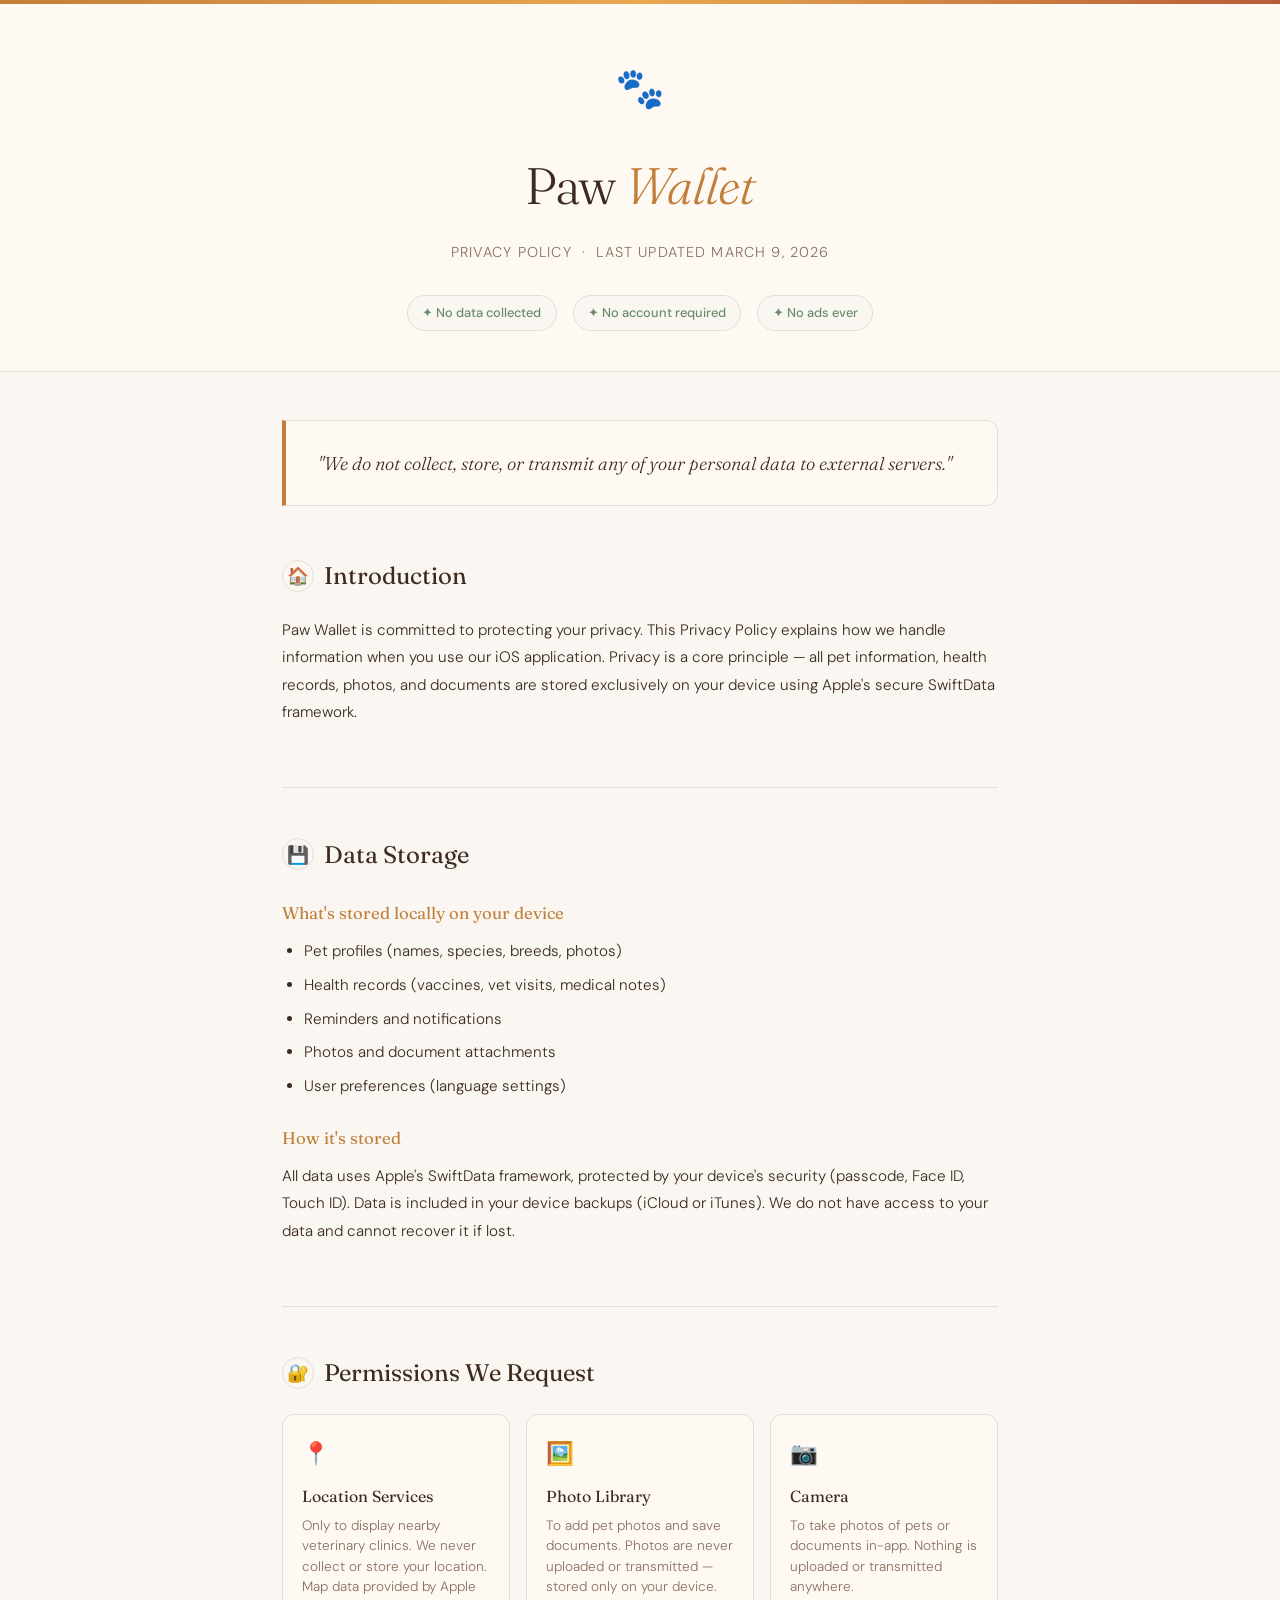
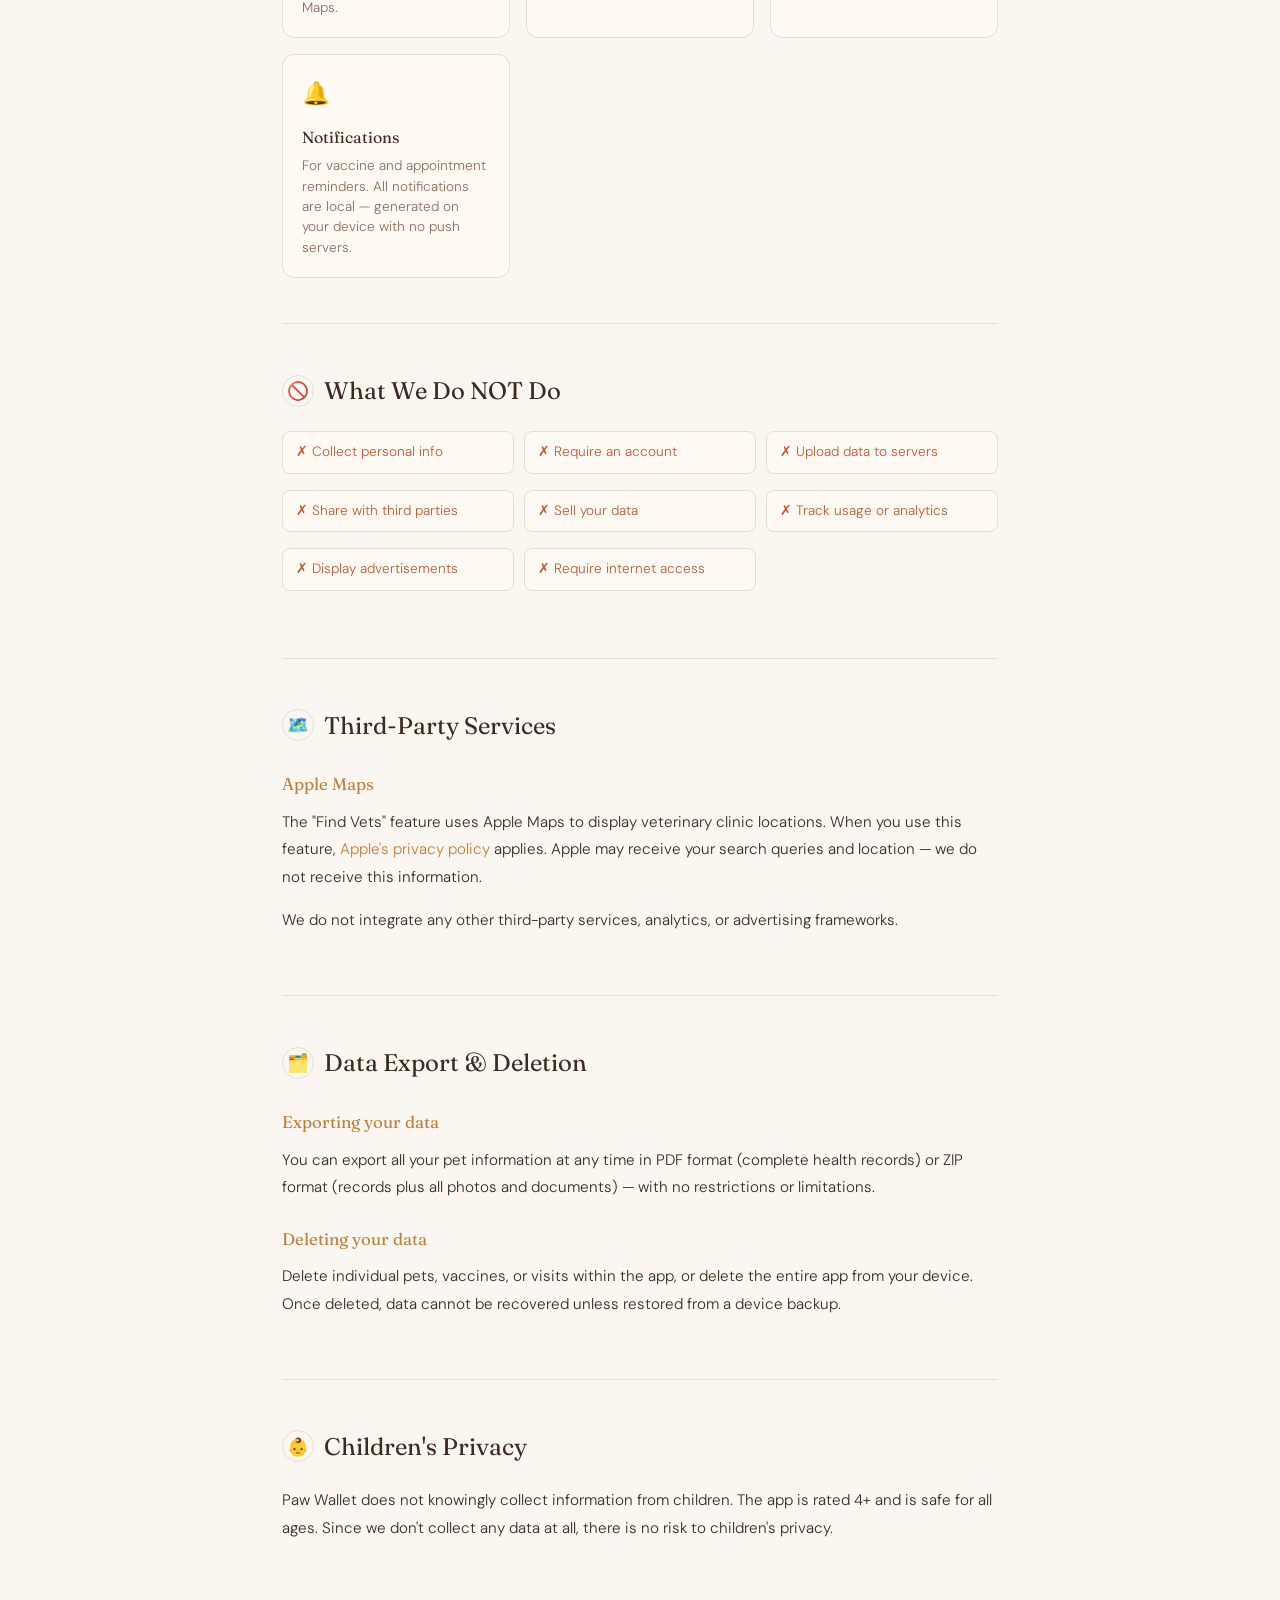
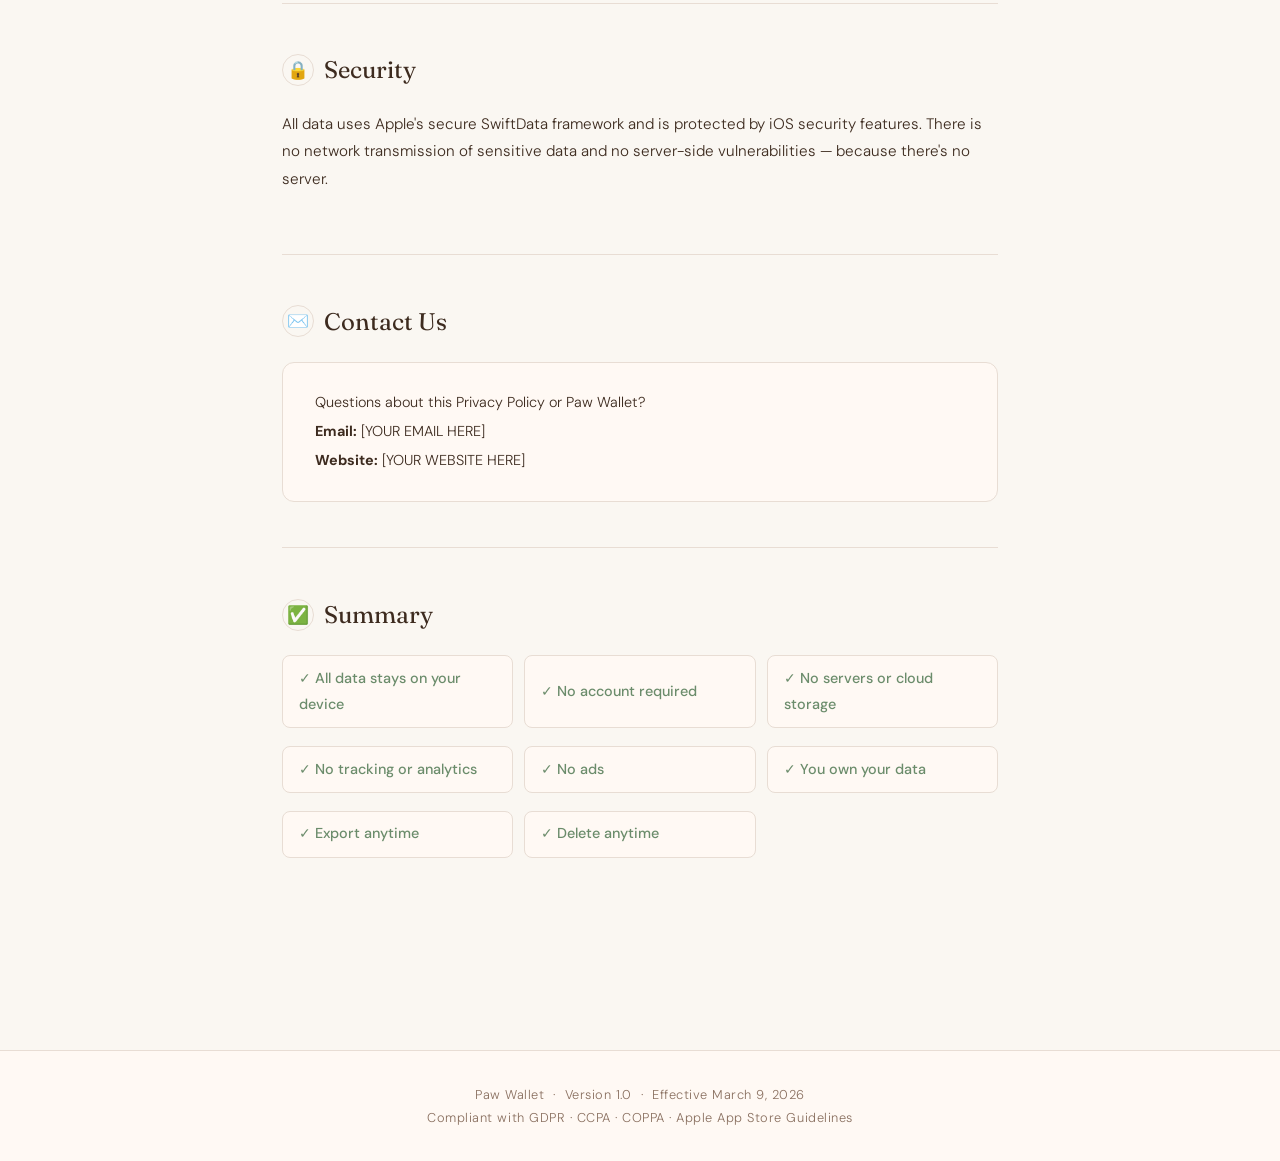
==== index.html @ d5b5f903 "Add privacy policy page" ====
<!DOCTYPE html>
<html lang="en">
<head>
<meta charset="UTF-8">
<meta name="viewport" content="width=device-width, initial-scale=1.0">
<title>Privacy Policy — Paw Wallet</title>
<link href="https://fonts.googleapis.com/css2?family=Fraunces:ital,wght@0,300;0,400;0,600;1,300&family=DM+Sans:wght@300;400;500&display=swap" rel="stylesheet">
<style>
  :root {
    --cream: #faf7f2;
    --warm-white: #fff9f4;
    --brown: #3d2b1f;
    --amber: #c17f3a;
    --amber-light: #e8a84e;
    --sage: #6b8c6b;
    --rust: #b85c38;
    --muted: #8a7060;
    --border: #e8ddd4;
  }

  * { margin: 0; padding: 0; box-sizing: border-box; }

  body {
    background: var(--cream);
    color: var(--brown);
    font-family: 'DM Sans', sans-serif;
    font-weight: 300;
    line-height: 1.8;
    min-height: 100vh;
  }

  /* Decorative top band */
  .top-band {
    height: 4px;
    background: linear-gradient(90deg, var(--amber) 0%, var(--amber-light) 50%, var(--rust) 100%);
  }

  header {
    background: var(--warm-white);
    border-bottom: 1px solid var(--border);
    padding: 3rem 2rem 2.5rem;
    text-align: center;
  }

  .paw-icon {
    font-size: 2.5rem;
    display: block;
    margin-bottom: 1rem;
    animation: float 3s ease-in-out infinite;
  }

  @keyframes float {
    0%, 100% { transform: translateY(0); }
    50% { transform: translateY(-6px); }
  }

  header h1 {
    font-family: 'Fraunces', serif;
    font-size: clamp(2rem, 5vw, 3.2rem);
    font-weight: 300;
    letter-spacing: -0.02em;
    color: var(--brown);
  }

  header h1 span {
    color: var(--amber);
    font-style: italic;
  }

  .subtitle {
    margin-top: 0.5rem;
    color: var(--muted);
    font-size: 0.9rem;
    letter-spacing: 0.08em;
    text-transform: uppercase;
  }

  /* Privacy badge */
  .badge-row {
    display: flex;
    justify-content: center;
    gap: 1rem;
    flex-wrap: wrap;
    margin-top: 1.8rem;
  }

  .badge {
    display: inline-flex;
    align-items: center;
    gap: 0.4rem;
    background: var(--cream);
    border: 1px solid var(--border);
    border-radius: 2rem;
    padding: 0.35rem 0.9rem;
    font-size: 0.8rem;
    color: var(--sage);
    font-weight: 500;
  }

  main {
    max-width: 780px;
    margin: 0 auto;
    padding: 3rem 2rem 5rem;
  }

  /* Highlight box */
  .highlight-box {
    background: var(--warm-white);
    border: 1px solid var(--border);
    border-left: 4px solid var(--amber);
    border-radius: 0 12px 12px 0;
    padding: 1.6rem 2rem;
    margin-bottom: 3rem;
    font-family: 'Fraunces', serif;
    font-size: 1.15rem;
    font-style: italic;
    color: var(--brown);
    font-weight: 300;
  }

  section {
    margin-bottom: 2.8rem;
    padding-bottom: 2.8rem;
    border-bottom: 1px solid var(--border);
  }

  section:last-of-type { border-bottom: none; }

  h2 {
    font-family: 'Fraunces', serif;
    font-size: 1.5rem;
    font-weight: 400;
    color: var(--brown);
    margin-bottom: 1.2rem;
    display: flex;
    align-items: center;
    gap: 0.6rem;
  }

  h2 .section-icon {
    font-size: 1.1rem;
    background: var(--cream);
    border: 1px solid var(--border);
    width: 2rem;
    height: 2rem;
    display: flex;
    align-items: center;
    justify-content: center;
    border-radius: 50%;
    flex-shrink: 0;
  }

  h3 {
    font-family: 'Fraunces', serif;
    font-size: 1.05rem;
    font-weight: 400;
    color: var(--amber);
    margin: 1.4rem 0 0.6rem;
  }

  p { margin-bottom: 1rem; color: var(--brown); font-size: 0.95rem; }

  ul, ol {
    padding-left: 1.4rem;
    margin-bottom: 1rem;
  }

  li {
    margin-bottom: 0.4rem;
    font-size: 0.95rem;
    color: var(--brown);
  }

  /* Permissions grid */
  .permissions-grid {
    display: grid;
    grid-template-columns: repeat(auto-fit, minmax(220px, 1fr));
    gap: 1rem;
    margin-top: 1rem;
  }

  .perm-card {
    background: var(--warm-white);
    border: 1px solid var(--border);
    border-radius: 12px;
    padding: 1.2rem;
  }

  .perm-card .perm-icon { font-size: 1.4rem; margin-bottom: 0.5rem; display: block; }
  .perm-card strong { font-family: 'Fraunces', serif; font-weight: 400; display: block; margin-bottom: 0.3rem; color: var(--brown); }
  .perm-card p { font-size: 0.85rem; margin: 0; color: var(--muted); line-height: 1.5; }

  /* Do not do list */
  .nope-list {
    display: grid;
    grid-template-columns: repeat(auto-fit, minmax(200px, 1fr));
    gap: 0.6rem;
    list-style: none;
    padding: 0;
    margin-top: 1rem;
  }

  .nope-list li {
    background: var(--warm-white);
    border: 1px solid var(--border);
    border-radius: 8px;
    padding: 0.5rem 0.8rem;
    font-size: 0.85rem;
    color: var(--rust);
    display: flex;
    align-items: center;
    gap: 0.4rem;
  }

  /* Summary checkmarks */
  .summary-grid {
    display: grid;
    grid-template-columns: repeat(auto-fit, minmax(220px, 1fr));
    gap: 0.7rem;
    list-style: none;
    padding: 0;
    margin-top: 1rem;
  }

  .summary-grid li {
    background: var(--warm-white);
    border: 1px solid var(--border);
    border-radius: 8px;
    padding: 0.6rem 1rem;
    font-size: 0.9rem;
    color: var(--sage);
    display: flex;
    align-items: center;
    gap: 0.5rem;
    font-weight: 500;
  }

  a {
    color: var(--amber);
    text-decoration: none;
    border-bottom: 1px solid transparent;
    transition: border-color 0.2s;
  }

  a:hover { border-color: var(--amber); }

  .contact-box {
    background: var(--warm-white);
    border: 1px solid var(--border);
    border-radius: 12px;
    padding: 1.5rem 2rem;
    margin-top: 1rem;
  }

  .contact-box p { margin: 0.2rem 0; font-size: 0.9rem; }

  footer {
    text-align: center;
    padding: 2rem;
    background: var(--warm-white);
    border-top: 1px solid var(--border);
    color: var(--muted);
    font-size: 0.8rem;
    letter-spacing: 0.04em;
  }

  @media (max-width: 600px) {
    main { padding: 2rem 1.2rem 3rem; }
    header { padding: 2rem 1.2rem; }
  }
</style>
</head>
<body>

<div class="top-band"></div>

<header>
  <span class="paw-icon">🐾</span>
  <h1>Paw <span>Wallet</span></h1>
  <p class="subtitle">Privacy Policy &nbsp;·&nbsp; Last Updated March 9, 2026</p>
  <div class="badge-row">
    <span class="badge">✦ No data collected</span>
    <span class="badge">✦ No account required</span>
    <span class="badge">✦ No ads ever</span>
  </div>
</header>

<main>

  <div class="highlight-box">
    "We do not collect, store, or transmit any of your personal data to external servers."
  </div>

  <section>
    <h2><span class="section-icon">🏠</span> Introduction</h2>
    <p>Paw Wallet is committed to protecting your privacy. This Privacy Policy explains how we handle information when you use our iOS application. Privacy is a core principle — all pet information, health records, photos, and documents are stored exclusively on your device using Apple's secure SwiftData framework.</p>
  </section>

  <section>
    <h2><span class="section-icon">💾</span> Data Storage</h2>
    <h3>What's stored locally on your device</h3>
    <ul>
      <li>Pet profiles (names, species, breeds, photos)</li>
      <li>Health records (vaccines, vet visits, medical notes)</li>
      <li>Reminders and notifications</li>
      <li>Photos and document attachments</li>
      <li>User preferences (language settings)</li>
    </ul>
    <h3>How it's stored</h3>
    <p>All data uses Apple's SwiftData framework, protected by your device's security (passcode, Face ID, Touch ID). Data is included in your device backups (iCloud or iTunes). We do not have access to your data and cannot recover it if lost.</p>
  </section>

  <section>
    <h2><span class="section-icon">🔐</span> Permissions We Request</h2>
    <div class="permissions-grid">
      <div class="perm-card">
        <span class="perm-icon">📍</span>
        <strong>Location Services</strong>
        <p>Only to display nearby veterinary clinics. We never collect or store your location. Map data provided by Apple Maps.</p>
      </div>
      <div class="perm-card">
        <span class="perm-icon">🖼️</span>
        <strong>Photo Library</strong>
        <p>To add pet photos and save documents. Photos are never uploaded or transmitted — stored only on your device.</p>
      </div>
      <div class="perm-card">
        <span class="perm-icon">📷</span>
        <strong>Camera</strong>
        <p>To take photos of pets or documents in-app. Nothing is uploaded or transmitted anywhere.</p>
      </div>
      <div class="perm-card">
        <span class="perm-icon">🔔</span>
        <strong>Notifications</strong>
        <p>For vaccine and appointment reminders. All notifications are local — generated on your device with no push servers.</p>
      </div>
    </div>
  </section>

  <section>
    <h2><span class="section-icon">🚫</span> What We Do NOT Do</h2>
    <ul class="nope-list">
      <li>✗ Collect personal info</li>
      <li>✗ Require an account</li>
      <li>✗ Upload data to servers</li>
      <li>✗ Share with third parties</li>
      <li>✗ Sell your data</li>
      <li>✗ Track usage or analytics</li>
      <li>✗ Display advertisements</li>
      <li>✗ Require internet access</li>
    </ul>
  </section>

  <section>
    <h2><span class="section-icon">🗺️</span> Third-Party Services</h2>
    <h3>Apple Maps</h3>
    <p>The "Find Vets" feature uses Apple Maps to display veterinary clinic locations. When you use this feature, <a href="https://www.apple.com/legal/privacy/" target="_blank">Apple's privacy policy</a> applies. Apple may receive your search queries and location — we do not receive this information.</p>
    <p>We do not integrate any other third-party services, analytics, or advertising frameworks.</p>
  </section>

  <section>
    <h2><span class="section-icon">🗂️</span> Data Export & Deletion</h2>
    <h3>Exporting your data</h3>
    <p>You can export all your pet information at any time in PDF format (complete health records) or ZIP format (records plus all photos and documents) — with no restrictions or limitations.</p>
    <h3>Deleting your data</h3>
    <p>Delete individual pets, vaccines, or visits within the app, or delete the entire app from your device. Once deleted, data cannot be recovered unless restored from a device backup.</p>
  </section>

  <section>
    <h2><span class="section-icon">👶</span> Children's Privacy</h2>
    <p>Paw Wallet does not knowingly collect information from children. The app is rated 4+ and is safe for all ages. Since we don't collect any data at all, there is no risk to children's privacy.</p>
  </section>

  <section>
    <h2><span class="section-icon">🔒</span> Security</h2>
    <p>All data uses Apple's secure SwiftData framework and is protected by iOS security features. There is no network transmission of sensitive data and no server-side vulnerabilities — because there's no server.</p>
  </section>

  <section>
    <h2><span class="section-icon">✉️</span> Contact Us</h2>
    <div class="contact-box">
      <p>Questions about this Privacy Policy or Paw Wallet?</p>
      <p><strong>Email:</strong> [YOUR EMAIL HERE]</p>
      <p><strong>Website:</strong> [YOUR WEBSITE HERE]</p>
    </div>
  </section>

  <section>
    <h2><span class="section-icon">✅</span> Summary</h2>
    <ul class="summary-grid">
      <li>✓ All data stays on your device</li>
      <li>✓ No account required</li>
      <li>✓ No servers or cloud storage</li>
      <li>✓ No tracking or analytics</li>
      <li>✓ No ads</li>
      <li>✓ You own your data</li>
      <li>✓ Export anytime</li>
      <li>✓ Delete anytime</li>
    </ul>
  </section>

</main>

<footer>
  Paw Wallet &nbsp;·&nbsp; Version 1.0 &nbsp;·&nbsp; Effective March 9, 2026<br>
  Compliant with GDPR · CCPA · COPPA · Apple App Store Guidelines
</footer>

</body>
</html>
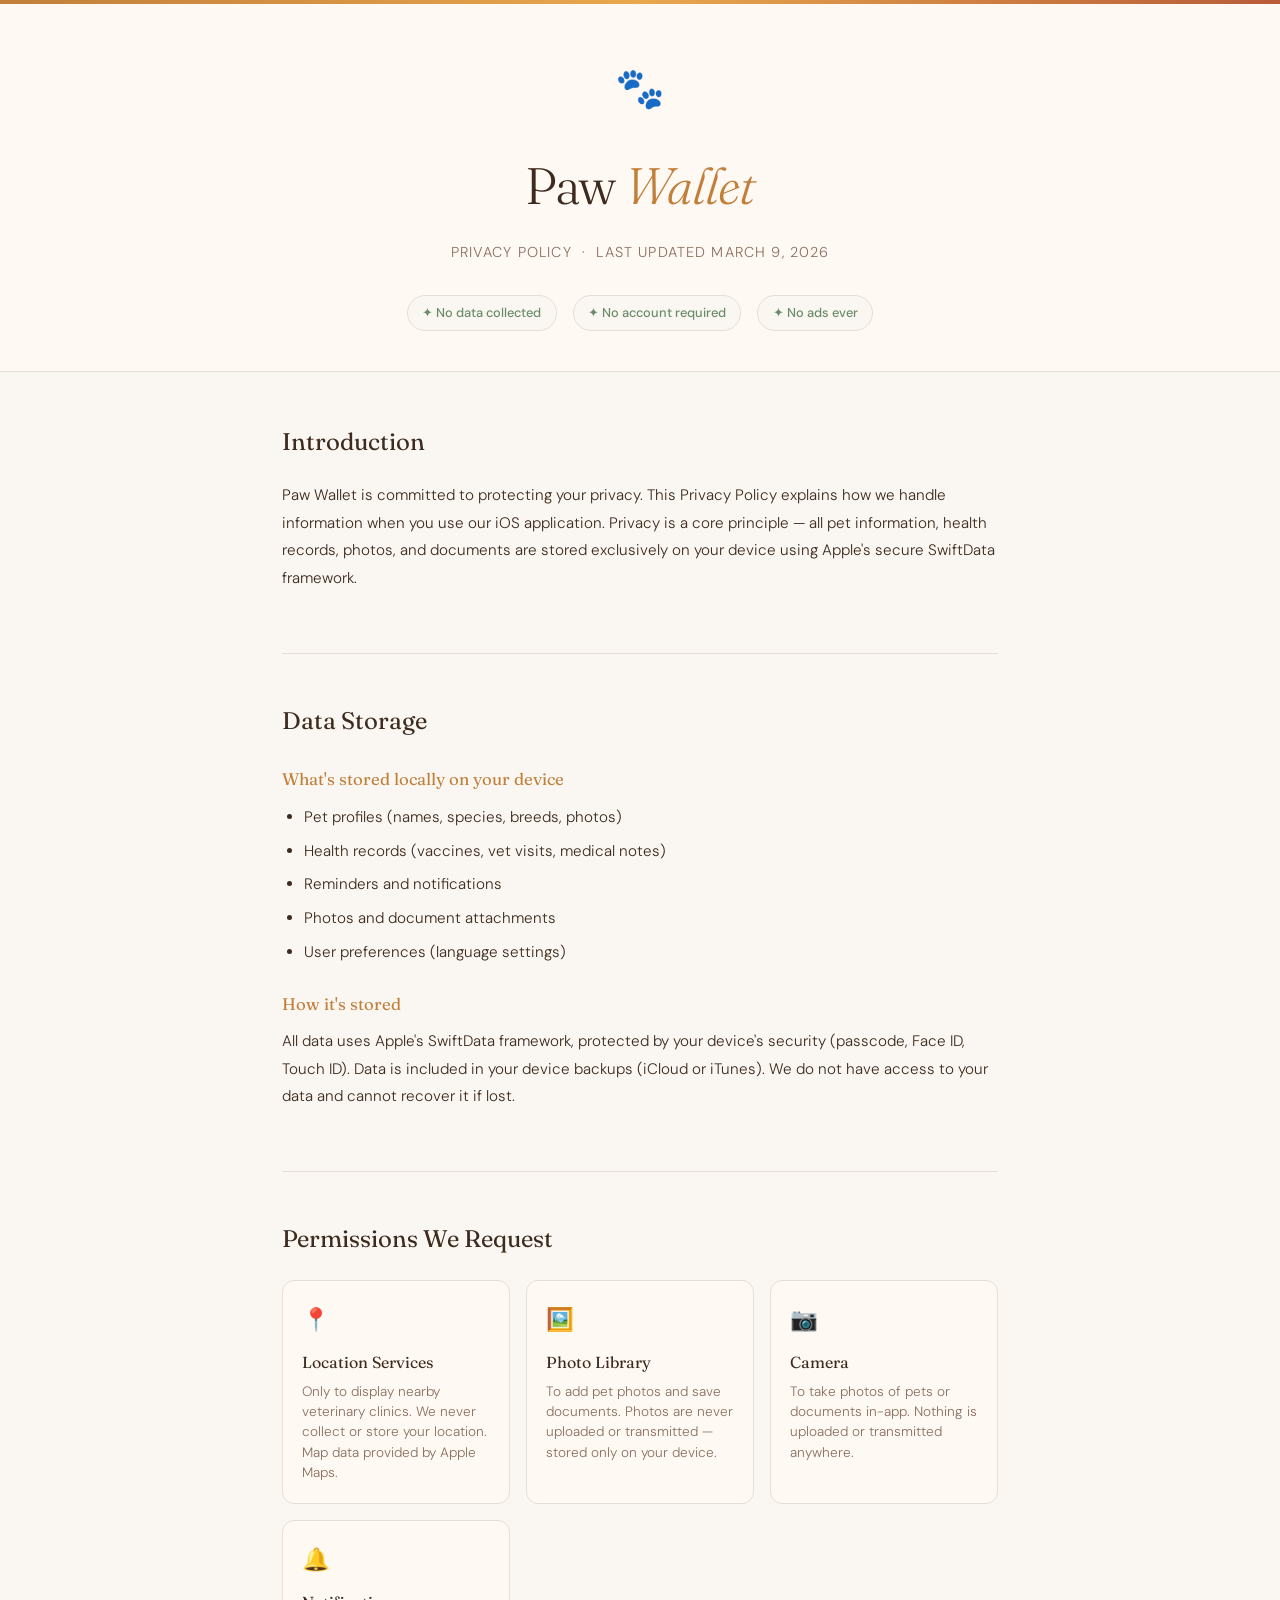
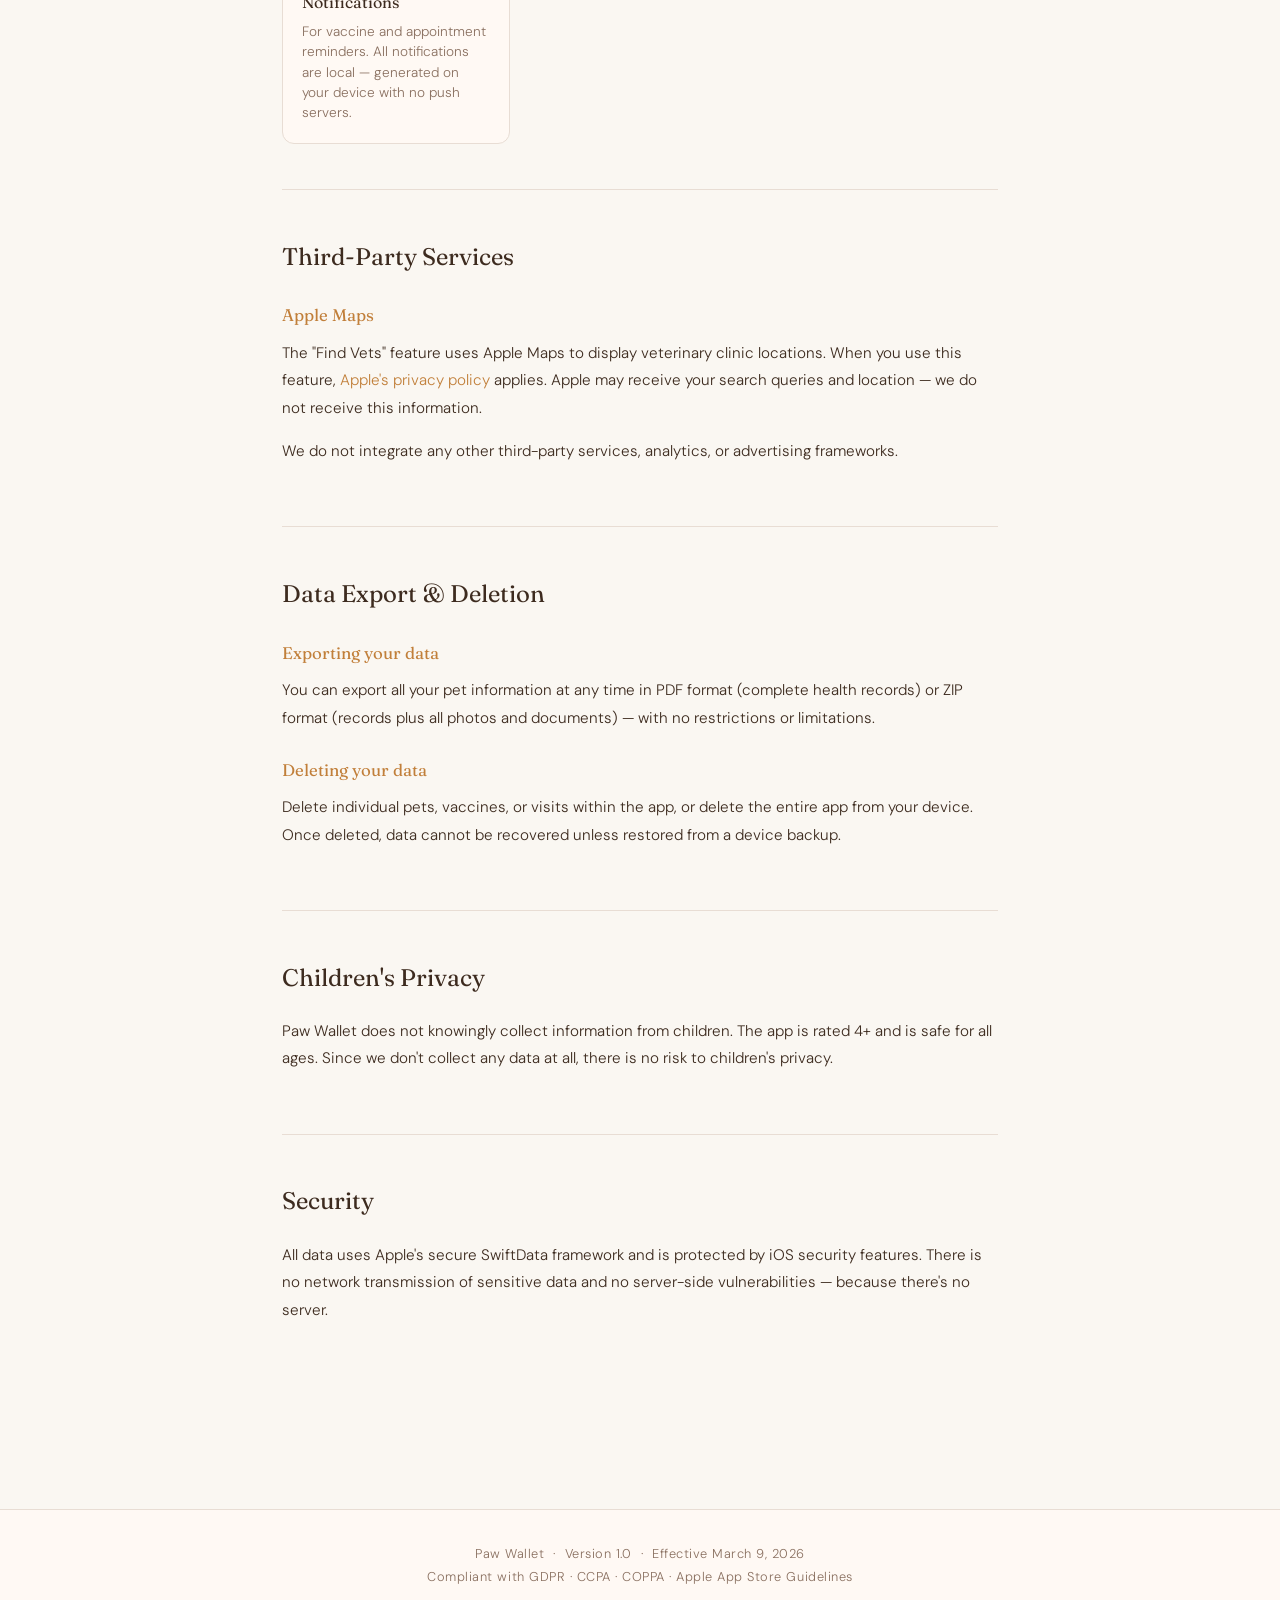
==== commit 6df3e591: "Updated privacy policy page" ====
--- a/index.html
+++ b/index.html
@@ -1,409 +1,464 @@
-<!DOCTYPE html>
+<!doctype html>
 <html lang="en">
-<head>
-<meta charset="UTF-8">
-<meta name="viewport" content="width=device-width, initial-scale=1.0">
-<title>Privacy Policy — Paw Wallet</title>
-<link href="https://fonts.googleapis.com/css2?family=Fraunces:ital,wght@0,300;0,400;0,600;1,300&family=DM+Sans:wght@300;400;500&display=swap" rel="stylesheet">
-<style>
-  :root {
-    --cream: #faf7f2;
-    --warm-white: #fff9f4;
-    --brown: #3d2b1f;
-    --amber: #c17f3a;
-    --amber-light: #e8a84e;
-    --sage: #6b8c6b;
-    --rust: #b85c38;
-    --muted: #8a7060;
-    --border: #e8ddd4;
-  }
-
-  * { margin: 0; padding: 0; box-sizing: border-box; }
-
-  body {
-    background: var(--cream);
-    color: var(--brown);
-    font-family: 'DM Sans', sans-serif;
-    font-weight: 300;
-    line-height: 1.8;
-    min-height: 100vh;
-  }
-
-  /* Decorative top band */
-  .top-band {
-    height: 4px;
-    background: linear-gradient(90deg, var(--amber) 0%, var(--amber-light) 50%, var(--rust) 100%);
-  }
-
-  header {
-    background: var(--warm-white);
-    border-bottom: 1px solid var(--border);
-    padding: 3rem 2rem 2.5rem;
-    text-align: center;
-  }
-
-  .paw-icon {
-    font-size: 2.5rem;
-    display: block;
-    margin-bottom: 1rem;
-    animation: float 3s ease-in-out infinite;
-  }
-
-  @keyframes float {
-    0%, 100% { transform: translateY(0); }
-    50% { transform: translateY(-6px); }
-  }
-
-  header h1 {
-    font-family: 'Fraunces', serif;
-    font-size: clamp(2rem, 5vw, 3.2rem);
-    font-weight: 300;
-    letter-spacing: -0.02em;
-    color: var(--brown);
-  }
-
-  header h1 span {
-    color: var(--amber);
-    font-style: italic;
-  }
-
-  .subtitle {
-    margin-top: 0.5rem;
-    color: var(--muted);
-    font-size: 0.9rem;
-    letter-spacing: 0.08em;
-    text-transform: uppercase;
-  }
-
-  /* Privacy badge */
-  .badge-row {
-    display: flex;
-    justify-content: center;
-    gap: 1rem;
-    flex-wrap: wrap;
-    margin-top: 1.8rem;
-  }
-
-  .badge {
-    display: inline-flex;
-    align-items: center;
-    gap: 0.4rem;
-    background: var(--cream);
-    border: 1px solid var(--border);
-    border-radius: 2rem;
-    padding: 0.35rem 0.9rem;
-    font-size: 0.8rem;
-    color: var(--sage);
-    font-weight: 500;
-  }
-
-  main {
-    max-width: 780px;
-    margin: 0 auto;
-    padding: 3rem 2rem 5rem;
-  }
-
-  /* Highlight box */
-  .highlight-box {
-    background: var(--warm-white);
-    border: 1px solid var(--border);
-    border-left: 4px solid var(--amber);
-    border-radius: 0 12px 12px 0;
-    padding: 1.6rem 2rem;
-    margin-bottom: 3rem;
-    font-family: 'Fraunces', serif;
-    font-size: 1.15rem;
-    font-style: italic;
-    color: var(--brown);
-    font-weight: 300;
-  }
-
-  section {
-    margin-bottom: 2.8rem;
-    padding-bottom: 2.8rem;
-    border-bottom: 1px solid var(--border);
-  }
-
-  section:last-of-type { border-bottom: none; }
-
-  h2 {
-    font-family: 'Fraunces', serif;
-    font-size: 1.5rem;
-    font-weight: 400;
-    color: var(--brown);
-    margin-bottom: 1.2rem;
-    display: flex;
-    align-items: center;
-    gap: 0.6rem;
-  }
-
-  h2 .section-icon {
-    font-size: 1.1rem;
-    background: var(--cream);
-    border: 1px solid var(--border);
-    width: 2rem;
-    height: 2rem;
-    display: flex;
-    align-items: center;
-    justify-content: center;
-    border-radius: 50%;
-    flex-shrink: 0;
-  }
-
-  h3 {
-    font-family: 'Fraunces', serif;
-    font-size: 1.05rem;
-    font-weight: 400;
-    color: var(--amber);
-    margin: 1.4rem 0 0.6rem;
-  }
-
-  p { margin-bottom: 1rem; color: var(--brown); font-size: 0.95rem; }
-
-  ul, ol {
-    padding-left: 1.4rem;
-    margin-bottom: 1rem;
-  }
-
-  li {
-    margin-bottom: 0.4rem;
-    font-size: 0.95rem;
-    color: var(--brown);
-  }
-
-  /* Permissions grid */
-  .permissions-grid {
-    display: grid;
-    grid-template-columns: repeat(auto-fit, minmax(220px, 1fr));
-    gap: 1rem;
-    margin-top: 1rem;
-  }
-
-  .perm-card {
-    background: var(--warm-white);
-    border: 1px solid var(--border);
-    border-radius: 12px;
-    padding: 1.2rem;
-  }
-
-  .perm-card .perm-icon { font-size: 1.4rem; margin-bottom: 0.5rem; display: block; }
-  .perm-card strong { font-family: 'Fraunces', serif; font-weight: 400; display: block; margin-bottom: 0.3rem; color: var(--brown); }
-  .perm-card p { font-size: 0.85rem; margin: 0; color: var(--muted); line-height: 1.5; }
-
-  /* Do not do list */
-  .nope-list {
-    display: grid;
-    grid-template-columns: repeat(auto-fit, minmax(200px, 1fr));
-    gap: 0.6rem;
-    list-style: none;
-    padding: 0;
-    margin-top: 1rem;
-  }
-
-  .nope-list li {
-    background: var(--warm-white);
-    border: 1px solid var(--border);
-    border-radius: 8px;
-    padding: 0.5rem 0.8rem;
-    font-size: 0.85rem;
-    color: var(--rust);
-    display: flex;
-    align-items: center;
-    gap: 0.4rem;
-  }
-
-  /* Summary checkmarks */
-  .summary-grid {
-    display: grid;
-    grid-template-columns: repeat(auto-fit, minmax(220px, 1fr));
-    gap: 0.7rem;
-    list-style: none;
-    padding: 0;
-    margin-top: 1rem;
-  }
-
-  .summary-grid li {
-    background: var(--warm-white);
-    border: 1px solid var(--border);
-    border-radius: 8px;
-    padding: 0.6rem 1rem;
-    font-size: 0.9rem;
-    color: var(--sage);
-    display: flex;
-    align-items: center;
-    gap: 0.5rem;
-    font-weight: 500;
-  }
-
-  a {
-    color: var(--amber);
-    text-decoration: none;
-    border-bottom: 1px solid transparent;
-    transition: border-color 0.2s;
-  }
-
-  a:hover { border-color: var(--amber); }
-
-  .contact-box {
-    background: var(--warm-white);
-    border: 1px solid var(--border);
-    border-radius: 12px;
-    padding: 1.5rem 2rem;
-    margin-top: 1rem;
-  }
-
-  .contact-box p { margin: 0.2rem 0; font-size: 0.9rem; }
-
-  footer {
-    text-align: center;
-    padding: 2rem;
-    background: var(--warm-white);
-    border-top: 1px solid var(--border);
-    color: var(--muted);
-    font-size: 0.8rem;
-    letter-spacing: 0.04em;
-  }
-
-  @media (max-width: 600px) {
-    main { padding: 2rem 1.2rem 3rem; }
-    header { padding: 2rem 1.2rem; }
-  }
-</style>
-</head>
-<body>
-
-<div class="top-band"></div>
-
-<header>
-  <span class="paw-icon">🐾</span>
-  <h1>Paw <span>Wallet</span></h1>
-  <p class="subtitle">Privacy Policy &nbsp;·&nbsp; Last Updated March 9, 2026</p>
-  <div class="badge-row">
-    <span class="badge">✦ No data collected</span>
-    <span class="badge">✦ No account required</span>
-    <span class="badge">✦ No ads ever</span>
-  </div>
-</header>
-
-<main>
-
-  <div class="highlight-box">
-    "We do not collect, store, or transmit any of your personal data to external servers."
-  </div>
-
-  <section>
-    <h2><span class="section-icon">🏠</span> Introduction</h2>
-    <p>Paw Wallet is committed to protecting your privacy. This Privacy Policy explains how we handle information when you use our iOS application. Privacy is a core principle — all pet information, health records, photos, and documents are stored exclusively on your device using Apple's secure SwiftData framework.</p>
-  </section>
-
-  <section>
-    <h2><span class="section-icon">💾</span> Data Storage</h2>
-    <h3>What's stored locally on your device</h3>
-    <ul>
-      <li>Pet profiles (names, species, breeds, photos)</li>
-      <li>Health records (vaccines, vet visits, medical notes)</li>
-      <li>Reminders and notifications</li>
-      <li>Photos and document attachments</li>
-      <li>User preferences (language settings)</li>
-    </ul>
-    <h3>How it's stored</h3>
-    <p>All data uses Apple's SwiftData framework, protected by your device's security (passcode, Face ID, Touch ID). Data is included in your device backups (iCloud or iTunes). We do not have access to your data and cannot recover it if lost.</p>
-  </section>
-
-  <section>
-    <h2><span class="section-icon">🔐</span> Permissions We Request</h2>
-    <div class="permissions-grid">
-      <div class="perm-card">
-        <span class="perm-icon">📍</span>
-        <strong>Location Services</strong>
-        <p>Only to display nearby veterinary clinics. We never collect or store your location. Map data provided by Apple Maps.</p>
+  <head>
+    <meta charset="UTF-8" />
+    <meta name="viewport" content="width=device-width, initial-scale=1.0" />
+    <title>Privacy Policy — Paw Wallet</title>
+    <link
+      href="https://fonts.googleapis.com/css2?family=Fraunces:ital,wght@0,300;0,400;0,600;1,300&family=DM+Sans:wght@300;400;500&display=swap"
+      rel="stylesheet"
+    />
+    <style>
+      :root {
+        --cream: #faf7f2;
+        --warm-white: #fff9f4;
+        --brown: #3d2b1f;
+        --amber: #c17f3a;
+        --amber-light: #e8a84e;
+        --sage: #6b8c6b;
+        --rust: #b85c38;
+        --muted: #8a7060;
+        --border: #e8ddd4;
+      }
+
+      * {
+        margin: 0;
+        padding: 0;
+        box-sizing: border-box;
+      }
+
+      body {
+        background: var(--cream);
+        color: var(--brown);
+        font-family: "DM Sans", sans-serif;
+        font-weight: 300;
+        line-height: 1.8;
+        min-height: 100vh;
+      }
+
+      /* Decorative top band */
+      .top-band {
+        height: 4px;
+        background: linear-gradient(
+          90deg,
+          var(--amber) 0%,
+          var(--amber-light) 50%,
+          var(--rust) 100%
+        );
+      }
+
+      header {
+        background: var(--warm-white);
+        border-bottom: 1px solid var(--border);
+        padding: 3rem 2rem 2.5rem;
+        text-align: center;
+      }
+
+      .paw-icon {
+        font-size: 2.5rem;
+        display: block;
+        margin-bottom: 1rem;
+        animation: float 3s ease-in-out infinite;
+      }
+
+      @keyframes float {
+        0%,
+        100% {
+          transform: translateY(0);
+        }
+        50% {
+          transform: translateY(-6px);
+        }
+      }
+
+      header h1 {
+        font-family: "Fraunces", serif;
+        font-size: clamp(2rem, 5vw, 3.2rem);
+        font-weight: 300;
+        letter-spacing: -0.02em;
+        color: var(--brown);
+      }
+
+      header h1 span {
+        color: var(--amber);
+        font-style: italic;
+      }
+
+      .subtitle {
+        margin-top: 0.5rem;
+        color: var(--muted);
+        font-size: 0.9rem;
+        letter-spacing: 0.08em;
+        text-transform: uppercase;
+      }
+
+      /* Privacy badge */
+      .badge-row {
+        display: flex;
+        justify-content: center;
+        gap: 1rem;
+        flex-wrap: wrap;
+        margin-top: 1.8rem;
+      }
+
+      .badge {
+        display: inline-flex;
+        align-items: center;
+        gap: 0.4rem;
+        background: var(--cream);
+        border: 1px solid var(--border);
+        border-radius: 2rem;
+        padding: 0.35rem 0.9rem;
+        font-size: 0.8rem;
+        color: var(--sage);
+        font-weight: 500;
+      }
+
+      main {
+        max-width: 780px;
+        margin: 0 auto;
+        padding: 3rem 2rem 5rem;
+      }
+
+      /* Highlight box */
+      .highlight-box {
+        background: var(--warm-white);
+        border: 1px solid var(--border);
+        border-left: 4px solid var(--amber);
+        border-radius: 0 12px 12px 0;
+        padding: 1.6rem 2rem;
+        margin-bottom: 3rem;
+        font-family: "Fraunces", serif;
+        font-size: 1.15rem;
+        font-style: italic;
+        color: var(--brown);
+        font-weight: 300;
+      }
+
+      section {
+        margin-bottom: 2.8rem;
+        padding-bottom: 2.8rem;
+        border-bottom: 1px solid var(--border);
+      }
+
+      section:last-of-type {
+        border-bottom: none;
+      }
+
+      h2 {
+        font-family: "Fraunces", serif;
+        font-size: 1.5rem;
+        font-weight: 400;
+        color: var(--brown);
+        margin-bottom: 1.2rem;
+        display: flex;
+        align-items: center;
+        gap: 0.6rem;
+      }
+
+      h2 .section-icon {
+        font-size: 1.1rem;
+        background: var(--cream);
+        border: 1px solid var(--border);
+        width: 2rem;
+        height: 2rem;
+        display: flex;
+        align-items: center;
+        justify-content: center;
+        border-radius: 50%;
+        flex-shrink: 0;
+      }
+
+      h3 {
+        font-family: "Fraunces", serif;
+        font-size: 1.05rem;
+        font-weight: 400;
+        color: var(--amber);
+        margin: 1.4rem 0 0.6rem;
+      }
+
+      p {
+        margin-bottom: 1rem;
+        color: var(--brown);
+        font-size: 0.95rem;
+      }
+
+      ul,
+      ol {
+        padding-left: 1.4rem;
+        margin-bottom: 1rem;
+      }
+
+      li {
+        margin-bottom: 0.4rem;
+        font-size: 0.95rem;
+        color: var(--brown);
+      }
+
+      /* Permissions grid */
+      .permissions-grid {
+        display: grid;
+        grid-template-columns: repeat(auto-fit, minmax(220px, 1fr));
+        gap: 1rem;
+        margin-top: 1rem;
+      }
+
+      .perm-card {
+        background: var(--warm-white);
+        border: 1px solid var(--border);
+        border-radius: 12px;
+        padding: 1.2rem;
+      }
+
+      .perm-card .perm-icon {
+        font-size: 1.4rem;
+        margin-bottom: 0.5rem;
+        display: block;
+      }
+      .perm-card strong {
+        font-family: "Fraunces", serif;
+        font-weight: 400;
+        display: block;
+        margin-bottom: 0.3rem;
+        color: var(--brown);
+      }
+      .perm-card p {
+        font-size: 0.85rem;
+        margin: 0;
+        color: var(--muted);
+        line-height: 1.5;
+      }
+
+      /* Do not do list */
+      .nope-list {
+        display: grid;
+        grid-template-columns: repeat(auto-fit, minmax(200px, 1fr));
+        gap: 0.6rem;
+        list-style: none;
+        padding: 0;
+        margin-top: 1rem;
+      }
+
+      .nope-list li {
+        background: var(--warm-white);
+        border: 1px solid var(--border);
+        border-radius: 8px;
+        padding: 0.5rem 0.8rem;
+        font-size: 0.85rem;
+        color: var(--rust);
+        display: flex;
+        align-items: center;
+        gap: 0.4rem;
+      }
+
+      /* Summary checkmarks */
+      .summary-grid {
+        display: grid;
+        grid-template-columns: repeat(auto-fit, minmax(220px, 1fr));
+        gap: 0.7rem;
+        list-style: none;
+        padding: 0;
+        margin-top: 1rem;
+      }
+
+      .summary-grid li {
+        background: var(--warm-white);
+        border: 1px solid var(--border);
+        border-radius: 8px;
+        padding: 0.6rem 1rem;
+        font-size: 0.9rem;
+        color: var(--sage);
+        display: flex;
+        align-items: center;
+        gap: 0.5rem;
+        font-weight: 500;
+      }
+
+      a {
+        color: var(--amber);
+        text-decoration: none;
+        border-bottom: 1px solid transparent;
+        transition: border-color 0.2s;
+      }
+
+      a:hover {
+        border-color: var(--amber);
+      }
+
+      .contact-box {
+        background: var(--warm-white);
+        border: 1px solid var(--border);
+        border-radius: 12px;
+        padding: 1.5rem 2rem;
+        margin-top: 1rem;
+      }
+
+      .contact-box p {
+        margin: 0.2rem 0;
+        font-size: 0.9rem;
+      }
+
+      footer {
+        text-align: center;
+        padding: 2rem;
+        background: var(--warm-white);
+        border-top: 1px solid var(--border);
+        color: var(--muted);
+        font-size: 0.8rem;
+        letter-spacing: 0.04em;
+      }
+
+      @media (max-width: 600px) {
+        main {
+          padding: 2rem 1.2rem 3rem;
+        }
+        header {
+          padding: 2rem 1.2rem;
+        }
+      }
+    </style>
+  </head>
+  <body>
+    <div class="top-band"></div>
+
+    <header>
+      <span class="paw-icon">🐾</span>
+      <h1>Paw <span>Wallet</span></h1>
+      <p class="subtitle">
+        Privacy Policy &nbsp;·&nbsp; Last Updated March 9, 2026
+      </p>
+      <div class="badge-row">
+        <span class="badge">✦ No data collected</span>
+        <span class="badge">✦ No account required</span>
+        <span class="badge">✦ No ads ever</span>
       </div>
-      <div class="perm-card">
-        <span class="perm-icon">🖼️</span>
-        <strong>Photo Library</strong>
-        <p>To add pet photos and save documents. Photos are never uploaded or transmitted — stored only on your device.</p>
-      </div>
-      <div class="perm-card">
-        <span class="perm-icon">📷</span>
-        <strong>Camera</strong>
-        <p>To take photos of pets or documents in-app. Nothing is uploaded or transmitted anywhere.</p>
-      </div>
-      <div class="perm-card">
-        <span class="perm-icon">🔔</span>
-        <strong>Notifications</strong>
-        <p>For vaccine and appointment reminders. All notifications are local — generated on your device with no push servers.</p>
-      </div>
-    </div>
-  </section>
-
-  <section>
-    <h2><span class="section-icon">🚫</span> What We Do NOT Do</h2>
-    <ul class="nope-list">
-      <li>✗ Collect personal info</li>
-      <li>✗ Require an account</li>
-      <li>✗ Upload data to servers</li>
-      <li>✗ Share with third parties</li>
-      <li>✗ Sell your data</li>
-      <li>✗ Track usage or analytics</li>
-      <li>✗ Display advertisements</li>
-      <li>✗ Require internet access</li>
-    </ul>
-  </section>
-
-  <section>
-    <h2><span class="section-icon">🗺️</span> Third-Party Services</h2>
-    <h3>Apple Maps</h3>
-    <p>The "Find Vets" feature uses Apple Maps to display veterinary clinic locations. When you use this feature, <a href="https://www.apple.com/legal/privacy/" target="_blank">Apple's privacy policy</a> applies. Apple may receive your search queries and location — we do not receive this information.</p>
-    <p>We do not integrate any other third-party services, analytics, or advertising frameworks.</p>
-  </section>
-
-  <section>
-    <h2><span class="section-icon">🗂️</span> Data Export & Deletion</h2>
-    <h3>Exporting your data</h3>
-    <p>You can export all your pet information at any time in PDF format (complete health records) or ZIP format (records plus all photos and documents) — with no restrictions or limitations.</p>
-    <h3>Deleting your data</h3>
-    <p>Delete individual pets, vaccines, or visits within the app, or delete the entire app from your device. Once deleted, data cannot be recovered unless restored from a device backup.</p>
-  </section>
-
-  <section>
-    <h2><span class="section-icon">👶</span> Children's Privacy</h2>
-    <p>Paw Wallet does not knowingly collect information from children. The app is rated 4+ and is safe for all ages. Since we don't collect any data at all, there is no risk to children's privacy.</p>
-  </section>
-
-  <section>
-    <h2><span class="section-icon">🔒</span> Security</h2>
-    <p>All data uses Apple's secure SwiftData framework and is protected by iOS security features. There is no network transmission of sensitive data and no server-side vulnerabilities — because there's no server.</p>
-  </section>
-
-  <section>
-    <h2><span class="section-icon">✉️</span> Contact Us</h2>
-    <div class="contact-box">
-      <p>Questions about this Privacy Policy or Paw Wallet?</p>
-      <p><strong>Email:</strong> [YOUR EMAIL HERE]</p>
-      <p><strong>Website:</strong> [YOUR WEBSITE HERE]</p>
-    </div>
-  </section>
-
-  <section>
-    <h2><span class="section-icon">✅</span> Summary</h2>
-    <ul class="summary-grid">
-      <li>✓ All data stays on your device</li>
-      <li>✓ No account required</li>
-      <li>✓ No servers or cloud storage</li>
-      <li>✓ No tracking or analytics</li>
-      <li>✓ No ads</li>
-      <li>✓ You own your data</li>
-      <li>✓ Export anytime</li>
-      <li>✓ Delete anytime</li>
-    </ul>
-  </section>
-
-</main>
-
-<footer>
-  Paw Wallet &nbsp;·&nbsp; Version 1.0 &nbsp;·&nbsp; Effective March 9, 2026<br>
-  Compliant with GDPR · CCPA · COPPA · Apple App Store Guidelines
-</footer>
-
-</body>
+    </header>
+
+    <main>
+      <section>
+        <h2>Introduction</h2>
+        <p>
+          Paw Wallet is committed to protecting your privacy. This Privacy
+          Policy explains how we handle information when you use our iOS
+          application. Privacy is a core principle — all pet information, health
+          records, photos, and documents are stored exclusively on your device
+          using Apple's secure SwiftData framework.
+        </p>
+      </section>
+
+      <section>
+        <h2>Data Storage</h2>
+        <h3>What's stored locally on your device</h3>
+        <ul>
+          <li>Pet profiles (names, species, breeds, photos)</li>
+          <li>Health records (vaccines, vet visits, medical notes)</li>
+          <li>Reminders and notifications</li>
+          <li>Photos and document attachments</li>
+          <li>User preferences (language settings)</li>
+        </ul>
+        <h3>How it's stored</h3>
+        <p>
+          All data uses Apple's SwiftData framework, protected by your device's
+          security (passcode, Face ID, Touch ID). Data is included in your
+          device backups (iCloud or iTunes). We do not have access to your data
+          and cannot recover it if lost.
+        </p>
+      </section>
+
+      <section>
+        <h2>Permissions We Request</h2>
+        <div class="permissions-grid">
+          <div class="perm-card">
+            <span class="perm-icon">📍</span>
+            <strong>Location Services</strong>
+            <p>
+              Only to display nearby veterinary clinics. We never collect or
+              store your location. Map data provided by Apple Maps.
+            </p>
+          </div>
+          <div class="perm-card">
+            <span class="perm-icon">🖼️</span>
+            <strong>Photo Library</strong>
+            <p>
+              To add pet photos and save documents. Photos are never uploaded or
+              transmitted — stored only on your device.
+            </p>
+          </div>
+          <div class="perm-card">
+            <span class="perm-icon">📷</span>
+            <strong>Camera</strong>
+            <p>
+              To take photos of pets or documents in-app. Nothing is uploaded or
+              transmitted anywhere.
+            </p>
+          </div>
+          <div class="perm-card">
+            <span class="perm-icon">🔔</span>
+            <strong>Notifications</strong>
+            <p>
+              For vaccine and appointment reminders. All notifications are local
+              — generated on your device with no push servers.
+            </p>
+          </div>
+        </div>
+      </section>
+      <section>
+        <h2>Third-Party Services</h2>
+        <h3>Apple Maps</h3>
+        <p>
+          The "Find Vets" feature uses Apple Maps to display veterinary clinic
+          locations. When you use this feature,
+          <a href="https://www.apple.com/legal/privacy/" target="_blank"
+            >Apple's privacy policy</a
+          >
+          applies. Apple may receive your search queries and location — we do
+          not receive this information.
+        </p>
+        <p>
+          We do not integrate any other third-party services, analytics, or
+          advertising frameworks.
+        </p>
+      </section>
+
+      <section>
+        <h2>Data Export & Deletion</h2>
+        <h3>Exporting your data</h3>
+        <p>
+          You can export all your pet information at any time in PDF format
+          (complete health records) or ZIP format (records plus all photos and
+          documents) — with no restrictions or limitations.
+        </p>
+        <h3>Deleting your data</h3>
+        <p>
+          Delete individual pets, vaccines, or visits within the app, or delete
+          the entire app from your device. Once deleted, data cannot be
+          recovered unless restored from a device backup.
+        </p>
+      </section>
+
+      <section>
+        <h2>Children's Privacy</h2>
+        <p>
+          Paw Wallet does not knowingly collect information from children. The
+          app is rated 4+ and is safe for all ages. Since we don't collect any
+          data at all, there is no risk to children's privacy.
+        </p>
+      </section>
+
+      <section>
+        <h2>Security</h2>
+        <p>
+          All data uses Apple's secure SwiftData framework and is protected by
+          iOS security features. There is no network transmission of sensitive
+          data and no server-side vulnerabilities — because there's no server.
+        </p>
+      </section>
+    </main>
+
+    <footer>
+      Paw Wallet &nbsp;·&nbsp; Version 1.0 &nbsp;·&nbsp; Effective March 9,
+      2026<br />
+      Compliant with GDPR · CCPA · COPPA · Apple App Store Guidelines
+    </footer>
+  </body>
 </html>
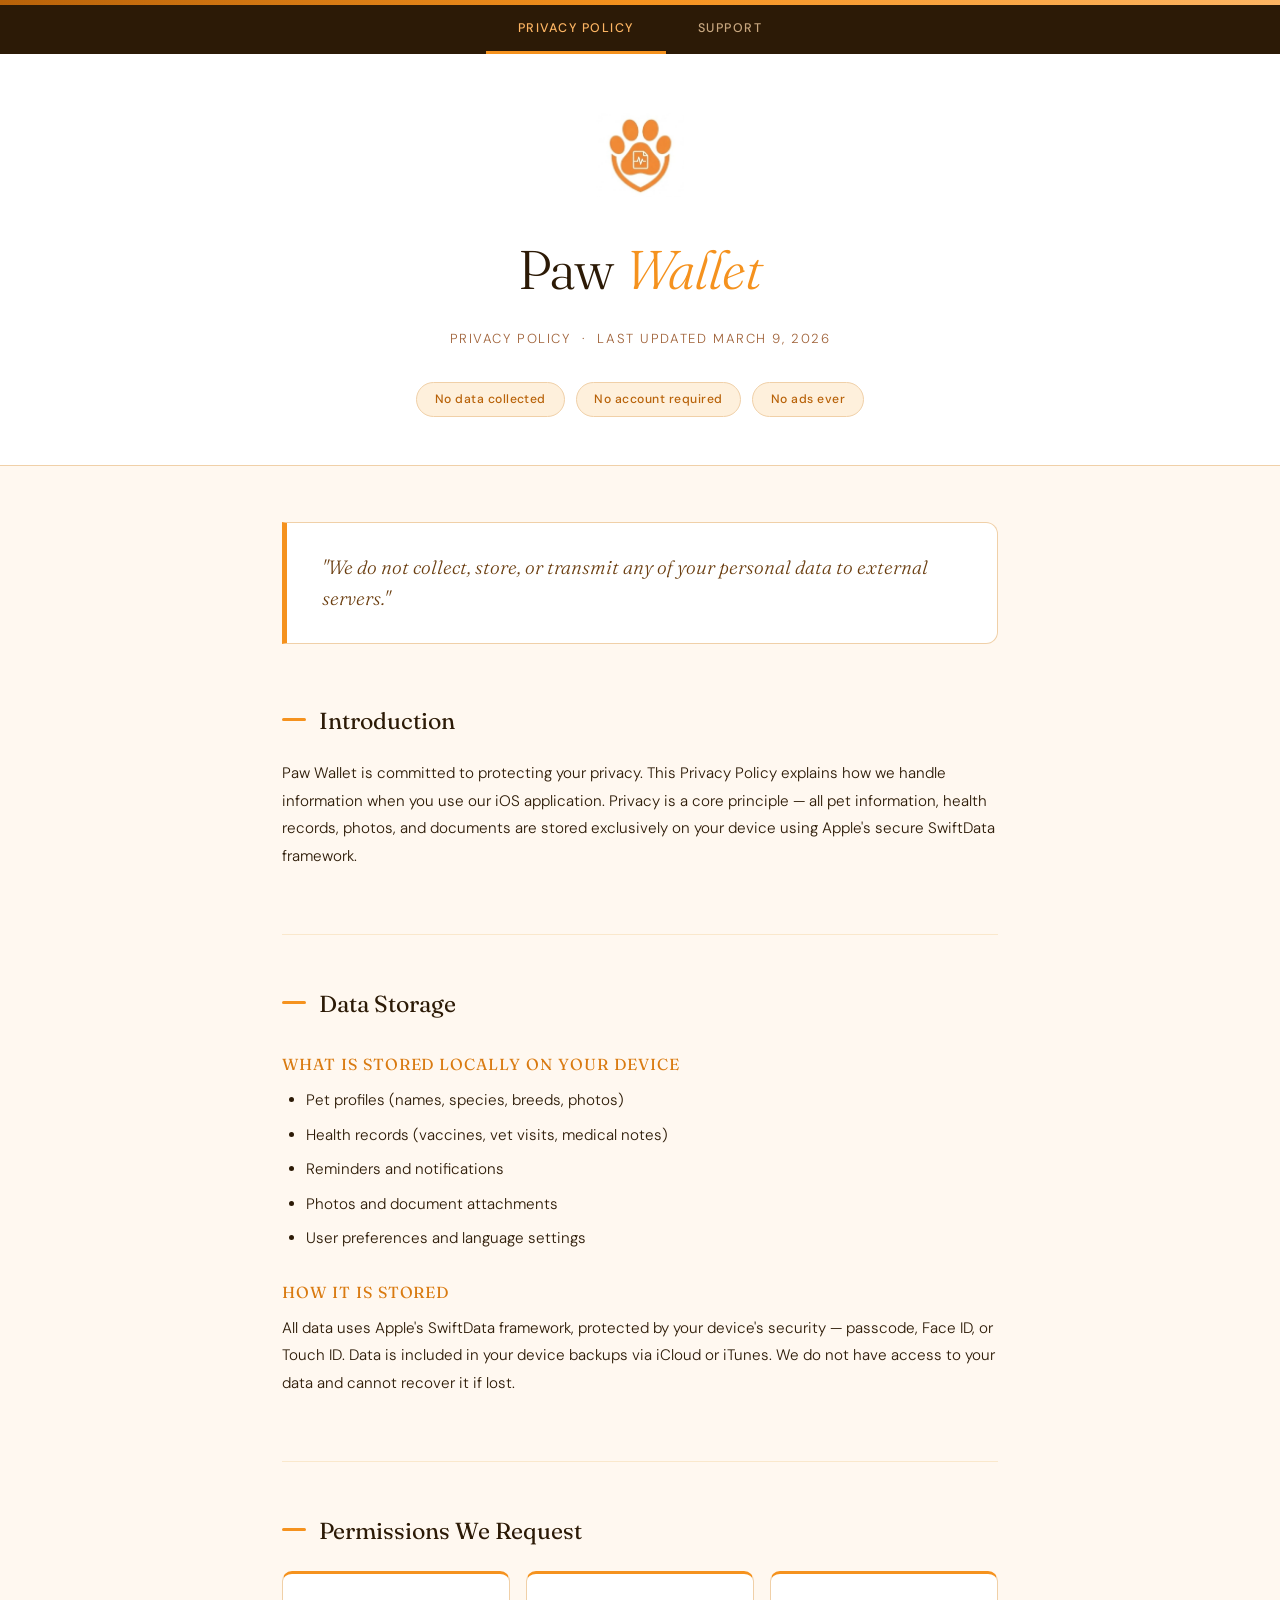
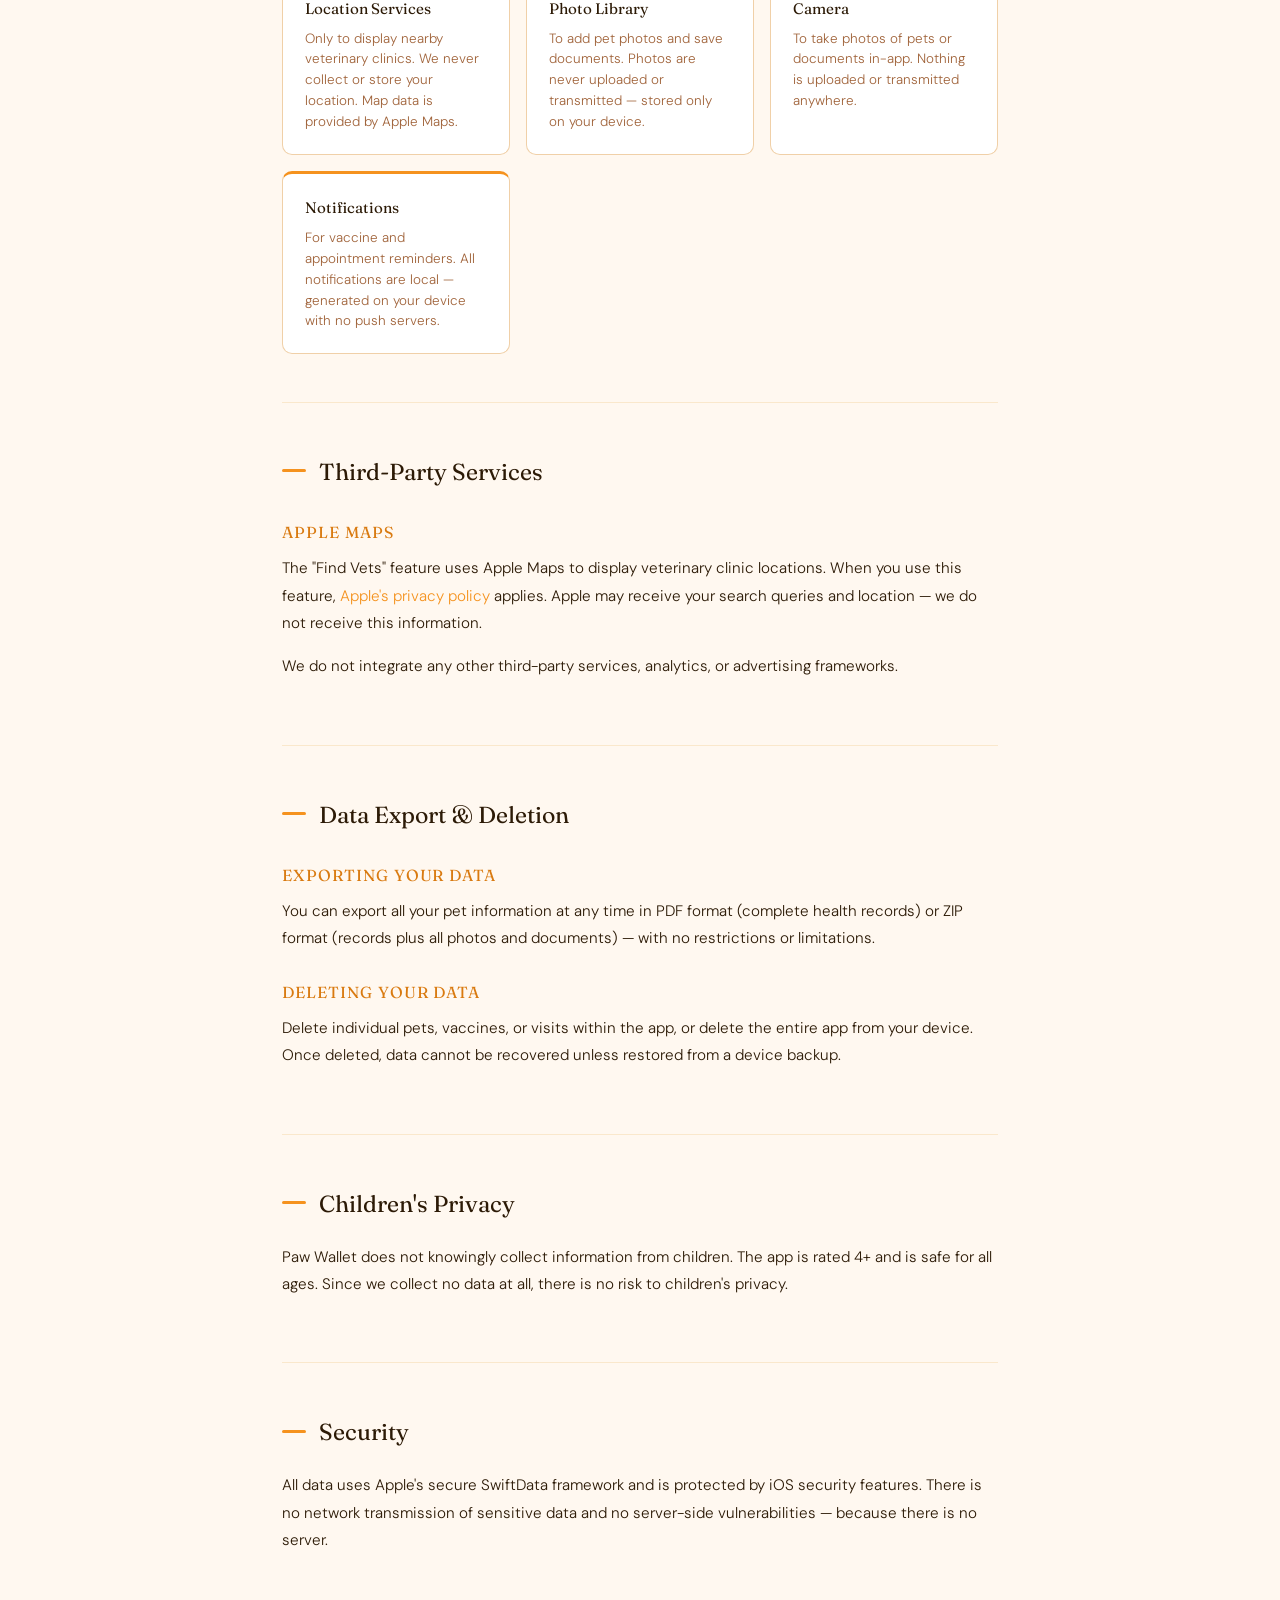
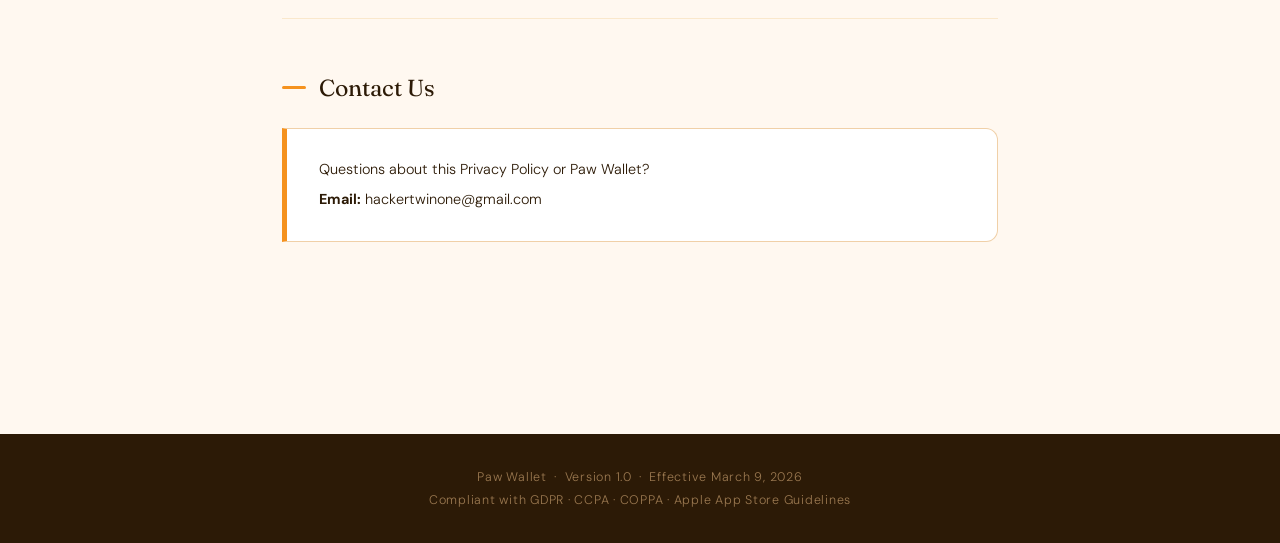
==== commit bba033da: "Updated privacy policy page, added support page and styling" ====
--- a/index.html
+++ b/index.html
@@ -3,340 +3,41 @@
   <head>
     <meta charset="UTF-8" />
     <meta name="viewport" content="width=device-width, initial-scale=1.0" />
+    <link rel="stylesheet" href="styles.css" />
     <title>Privacy Policy — Paw Wallet</title>
-    <link
-      href="https://fonts.googleapis.com/css2?family=Fraunces:ital,wght@0,300;0,400;0,600;1,300&family=DM+Sans:wght@300;400;500&display=swap"
-      rel="stylesheet"
-    />
-    <style>
-      :root {
-        --cream: #faf7f2;
-        --warm-white: #fff9f4;
-        --brown: #3d2b1f;
-        --amber: #c17f3a;
-        --amber-light: #e8a84e;
-        --sage: #6b8c6b;
-        --rust: #b85c38;
-        --muted: #8a7060;
-        --border: #e8ddd4;
-      }
-
-      * {
-        margin: 0;
-        padding: 0;
-        box-sizing: border-box;
-      }
-
-      body {
-        background: var(--cream);
-        color: var(--brown);
-        font-family: "DM Sans", sans-serif;
-        font-weight: 300;
-        line-height: 1.8;
-        min-height: 100vh;
-      }
-
-      /* Decorative top band */
-      .top-band {
-        height: 4px;
-        background: linear-gradient(
-          90deg,
-          var(--amber) 0%,
-          var(--amber-light) 50%,
-          var(--rust) 100%
-        );
-      }
-
-      header {
-        background: var(--warm-white);
-        border-bottom: 1px solid var(--border);
-        padding: 3rem 2rem 2.5rem;
-        text-align: center;
-      }
-
-      .paw-icon {
-        font-size: 2.5rem;
-        display: block;
-        margin-bottom: 1rem;
-        animation: float 3s ease-in-out infinite;
-      }
-
-      @keyframes float {
-        0%,
-        100% {
-          transform: translateY(0);
-        }
-        50% {
-          transform: translateY(-6px);
-        }
-      }
-
-      header h1 {
-        font-family: "Fraunces", serif;
-        font-size: clamp(2rem, 5vw, 3.2rem);
-        font-weight: 300;
-        letter-spacing: -0.02em;
-        color: var(--brown);
-      }
-
-      header h1 span {
-        color: var(--amber);
-        font-style: italic;
-      }
-
-      .subtitle {
-        margin-top: 0.5rem;
-        color: var(--muted);
-        font-size: 0.9rem;
-        letter-spacing: 0.08em;
-        text-transform: uppercase;
-      }
-
-      /* Privacy badge */
-      .badge-row {
-        display: flex;
-        justify-content: center;
-        gap: 1rem;
-        flex-wrap: wrap;
-        margin-top: 1.8rem;
-      }
-
-      .badge {
-        display: inline-flex;
-        align-items: center;
-        gap: 0.4rem;
-        background: var(--cream);
-        border: 1px solid var(--border);
-        border-radius: 2rem;
-        padding: 0.35rem 0.9rem;
-        font-size: 0.8rem;
-        color: var(--sage);
-        font-weight: 500;
-      }
-
-      main {
-        max-width: 780px;
-        margin: 0 auto;
-        padding: 3rem 2rem 5rem;
-      }
-
-      /* Highlight box */
-      .highlight-box {
-        background: var(--warm-white);
-        border: 1px solid var(--border);
-        border-left: 4px solid var(--amber);
-        border-radius: 0 12px 12px 0;
-        padding: 1.6rem 2rem;
-        margin-bottom: 3rem;
-        font-family: "Fraunces", serif;
-        font-size: 1.15rem;
-        font-style: italic;
-        color: var(--brown);
-        font-weight: 300;
-      }
-
-      section {
-        margin-bottom: 2.8rem;
-        padding-bottom: 2.8rem;
-        border-bottom: 1px solid var(--border);
-      }
-
-      section:last-of-type {
-        border-bottom: none;
-      }
-
-      h2 {
-        font-family: "Fraunces", serif;
-        font-size: 1.5rem;
-        font-weight: 400;
-        color: var(--brown);
-        margin-bottom: 1.2rem;
-        display: flex;
-        align-items: center;
-        gap: 0.6rem;
-      }
-
-      h2 .section-icon {
-        font-size: 1.1rem;
-        background: var(--cream);
-        border: 1px solid var(--border);
-        width: 2rem;
-        height: 2rem;
-        display: flex;
-        align-items: center;
-        justify-content: center;
-        border-radius: 50%;
-        flex-shrink: 0;
-      }
-
-      h3 {
-        font-family: "Fraunces", serif;
-        font-size: 1.05rem;
-        font-weight: 400;
-        color: var(--amber);
-        margin: 1.4rem 0 0.6rem;
-      }
-
-      p {
-        margin-bottom: 1rem;
-        color: var(--brown);
-        font-size: 0.95rem;
-      }
-
-      ul,
-      ol {
-        padding-left: 1.4rem;
-        margin-bottom: 1rem;
-      }
-
-      li {
-        margin-bottom: 0.4rem;
-        font-size: 0.95rem;
-        color: var(--brown);
-      }
-
-      /* Permissions grid */
-      .permissions-grid {
-        display: grid;
-        grid-template-columns: repeat(auto-fit, minmax(220px, 1fr));
-        gap: 1rem;
-        margin-top: 1rem;
-      }
-
-      .perm-card {
-        background: var(--warm-white);
-        border: 1px solid var(--border);
-        border-radius: 12px;
-        padding: 1.2rem;
-      }
-
-      .perm-card .perm-icon {
-        font-size: 1.4rem;
-        margin-bottom: 0.5rem;
-        display: block;
-      }
-      .perm-card strong {
-        font-family: "Fraunces", serif;
-        font-weight: 400;
-        display: block;
-        margin-bottom: 0.3rem;
-        color: var(--brown);
-      }
-      .perm-card p {
-        font-size: 0.85rem;
-        margin: 0;
-        color: var(--muted);
-        line-height: 1.5;
-      }
-
-      /* Do not do list */
-      .nope-list {
-        display: grid;
-        grid-template-columns: repeat(auto-fit, minmax(200px, 1fr));
-        gap: 0.6rem;
-        list-style: none;
-        padding: 0;
-        margin-top: 1rem;
-      }
-
-      .nope-list li {
-        background: var(--warm-white);
-        border: 1px solid var(--border);
-        border-radius: 8px;
-        padding: 0.5rem 0.8rem;
-        font-size: 0.85rem;
-        color: var(--rust);
-        display: flex;
-        align-items: center;
-        gap: 0.4rem;
-      }
-
-      /* Summary checkmarks */
-      .summary-grid {
-        display: grid;
-        grid-template-columns: repeat(auto-fit, minmax(220px, 1fr));
-        gap: 0.7rem;
-        list-style: none;
-        padding: 0;
-        margin-top: 1rem;
-      }
-
-      .summary-grid li {
-        background: var(--warm-white);
-        border: 1px solid var(--border);
-        border-radius: 8px;
-        padding: 0.6rem 1rem;
-        font-size: 0.9rem;
-        color: var(--sage);
-        display: flex;
-        align-items: center;
-        gap: 0.5rem;
-        font-weight: 500;
-      }
-
-      a {
-        color: var(--amber);
-        text-decoration: none;
-        border-bottom: 1px solid transparent;
-        transition: border-color 0.2s;
-      }
-
-      a:hover {
-        border-color: var(--amber);
-      }
-
-      .contact-box {
-        background: var(--warm-white);
-        border: 1px solid var(--border);
-        border-radius: 12px;
-        padding: 1.5rem 2rem;
-        margin-top: 1rem;
-      }
-
-      .contact-box p {
-        margin: 0.2rem 0;
-        font-size: 0.9rem;
-      }
-
-      footer {
-        text-align: center;
-        padding: 2rem;
-        background: var(--warm-white);
-        border-top: 1px solid var(--border);
-        color: var(--muted);
-        font-size: 0.8rem;
-        letter-spacing: 0.04em;
-      }
-
-      @media (max-width: 600px) {
-        main {
-          padding: 2rem 1.2rem 3rem;
-        }
-        header {
-          padding: 2rem 1.2rem;
-        }
-      }
-    </style>
   </head>
   <body>
     <div class="top-band"></div>
 
+    <nav class="site-nav">
+      <a href="index.html" class="active">Privacy Policy</a>
+      <a href="support.html">Support</a>
+    </nav>
+
     <header>
-      <span class="paw-icon">🐾</span>
+      <div class="logo-wrap">
+        <img src="logo.png" alt="Paw Wallet" />
+      </div>
       <h1>Paw <span>Wallet</span></h1>
       <p class="subtitle">
-        Privacy Policy &nbsp;·&nbsp; Last Updated March 9, 2026
+        Privacy Policy &nbsp;&middot;&nbsp; Last Updated March 9, 2026
       </p>
       <div class="badge-row">
-        <span class="badge">✦ No data collected</span>
-        <span class="badge">✦ No account required</span>
-        <span class="badge">✦ No ads ever</span>
+        <span class="badge">No data collected</span>
+        <span class="badge">No account required</span>
+        <span class="badge">No ads ever</span>
       </div>
     </header>
 
     <main>
+      <div class="highlight-box">
+        "We do not collect, store, or transmit any of your personal data to
+        external servers."
+      </div>
+
+      <!-- Introduction -->
       <section>
-        <h2>Introduction</h2>
+        <h2><span class="section-rule"></span> Introduction</h2>
         <p>
           Paw Wallet is committed to protecting your privacy. This Privacy
           Policy explains how we handle information when you use our iOS
@@ -346,55 +47,53 @@
         </p>
       </section>
 
+      <!-- Data Storage -->
       <section>
-        <h2>Data Storage</h2>
-        <h3>What's stored locally on your device</h3>
+        <h2><span class="section-rule"></span> Data Storage</h2>
+        <h3>What is stored locally on your device</h3>
         <ul>
           <li>Pet profiles (names, species, breeds, photos)</li>
           <li>Health records (vaccines, vet visits, medical notes)</li>
           <li>Reminders and notifications</li>
           <li>Photos and document attachments</li>
-          <li>User preferences (language settings)</li>
+          <li>User preferences and language settings</li>
         </ul>
-        <h3>How it's stored</h3>
+        <h3>How it is stored</h3>
         <p>
           All data uses Apple's SwiftData framework, protected by your device's
-          security (passcode, Face ID, Touch ID). Data is included in your
-          device backups (iCloud or iTunes). We do not have access to your data
-          and cannot recover it if lost.
+          security — passcode, Face ID, or Touch ID. Data is included in your
+          device backups via iCloud or iTunes. We do not have access to your
+          data and cannot recover it if lost.
         </p>
       </section>
 
+      <!-- Permissions -->
       <section>
-        <h2>Permissions We Request</h2>
+        <h2><span class="section-rule"></span> Permissions We Request</h2>
         <div class="permissions-grid">
           <div class="perm-card">
-            <span class="perm-icon">📍</span>
-            <strong>Location Services</strong>
+            <span class="perm-label">Location Services</span>
             <p>
               Only to display nearby veterinary clinics. We never collect or
-              store your location. Map data provided by Apple Maps.
+              store your location. Map data is provided by Apple Maps.
             </p>
           </div>
           <div class="perm-card">
-            <span class="perm-icon">🖼️</span>
-            <strong>Photo Library</strong>
+            <span class="perm-label">Photo Library</span>
             <p>
               To add pet photos and save documents. Photos are never uploaded or
               transmitted — stored only on your device.
             </p>
           </div>
           <div class="perm-card">
-            <span class="perm-icon">📷</span>
-            <strong>Camera</strong>
+            <span class="perm-label">Camera</span>
             <p>
               To take photos of pets or documents in-app. Nothing is uploaded or
               transmitted anywhere.
             </p>
           </div>
           <div class="perm-card">
-            <span class="perm-icon">🔔</span>
-            <strong>Notifications</strong>
+            <span class="perm-label">Notifications</span>
             <p>
               For vaccine and appointment reminders. All notifications are local
               — generated on your device with no push servers.
@@ -402,8 +101,10 @@
           </div>
         </div>
       </section>
+
+      <!-- Third-Party Services -->
       <section>
-        <h2>Third-Party Services</h2>
+        <h2><span class="section-rule"></span> Third-Party Services</h2>
         <h3>Apple Maps</h3>
         <p>
           The "Find Vets" feature uses Apple Maps to display veterinary clinic
@@ -420,8 +121,9 @@
         </p>
       </section>
 
+      <!-- Data Export & Deletion -->
       <section>
-        <h2>Data Export & Deletion</h2>
+        <h2><span class="section-rule"></span> Data Export &amp; Deletion</h2>
         <h3>Exporting your data</h3>
         <p>
           You can export all your pet information at any time in PDF format
@@ -436,29 +138,41 @@
         </p>
       </section>
 
+      <!-- Children's Privacy -->
       <section>
-        <h2>Children's Privacy</h2>
+        <h2><span class="section-rule"></span> Children's Privacy</h2>
         <p>
           Paw Wallet does not knowingly collect information from children. The
-          app is rated 4+ and is safe for all ages. Since we don't collect any
-          data at all, there is no risk to children's privacy.
+          app is rated 4+ and is safe for all ages. Since we collect no data at
+          all, there is no risk to children's privacy.
         </p>
       </section>
 
+      <!-- Security -->
       <section>
-        <h2>Security</h2>
+        <h2><span class="section-rule"></span> Security</h2>
         <p>
           All data uses Apple's secure SwiftData framework and is protected by
           iOS security features. There is no network transmission of sensitive
-          data and no server-side vulnerabilities — because there's no server.
+          data and no server-side vulnerabilities — because there is no server.
         </p>
+      </section>
+
+      <!-- Contact -->
+      <section>
+        <h2><span class="section-rule"></span> Contact Us</h2>
+        <div class="contact-box">
+          <p>Questions about this Privacy Policy or Paw Wallet?</p>
+          <p><strong>Email:</strong> hackertwinone@gmail.com</p>
+        </div>
       </section>
     </main>
 
     <footer>
-      Paw Wallet &nbsp;·&nbsp; Version 1.0 &nbsp;·&nbsp; Effective March 9,
-      2026<br />
-      Compliant with GDPR · CCPA · COPPA · Apple App Store Guidelines
+      Paw Wallet &nbsp;&middot;&nbsp; Version 1.0 &nbsp;&middot;&nbsp; Effective
+      March 9, 2026<br />
+      Compliant with GDPR &middot; CCPA &middot; COPPA &middot; Apple App Store
+      Guidelines
     </footer>
   </body>
 </html>
--- a/styles.css
+++ b/styles.css
@@ -0,0 +1,569 @@
+/* ============================================================
+   Paw Wallet — Shared Stylesheet
+   Covers: index.html (Privacy Policy) + support.html (Support)
+   ============================================================ */
+
+/* ── GOOGLE FONTS ────────────────────────────────────────── */
+@import url('https://fonts.googleapis.com/css2?family=Fraunces:ital,wght@0,300;0,400;0,600;1,300&family=DM+Sans:wght@300;400;500&display=swap');
+
+/* ── DESIGN TOKENS ───────────────────────────────────────── */
+:root {
+  --orange:        #F5921E;
+  --orange-dark:   #D97A10;
+  --orange-deeper: #B86209;
+  --orange-light:  #FDB563;
+  --orange-pale:   #FEF0DC;
+  --orange-bg:     #FFF8F0;
+  --white:         #FFFFFF;
+  --text:          #2C1A06;
+  --text-mid:      #6B3E10;
+  --text-muted:    #A0633A;
+  --border:        #F0D0A8;
+  --border-light:  #FAE8CC;
+}
+
+/* ── RESET ───────────────────────────────────────────────── */
+* { margin: 0; padding: 0; box-sizing: border-box; }
+
+/* ── BASE ────────────────────────────────────────────────── */
+body {
+  background: var(--orange-bg);
+  color: var(--text);
+  font-family: 'DM Sans', sans-serif;
+  font-weight: 300;
+  line-height: 1.8;
+  min-height: 100vh;
+}
+
+a {
+  color: var(--orange);
+  text-decoration: none;
+  border-bottom: 1px solid transparent;
+  transition: border-color 0.2s;
+}
+a:hover { border-color: var(--orange); }
+
+p  { margin-bottom: 1rem; color: var(--text); font-size: 0.95rem; }
+ul, ol { padding-left: 1.5rem; margin-bottom: 1rem; }
+li { margin-bottom: 0.45rem; font-size: 0.95rem; color: var(--text); }
+
+kbd {
+  background: var(--orange-pale);
+  border: 1px solid var(--border);
+  border-radius: 4px;
+  padding: 0.1rem 0.4rem;
+  font-size: 0.82rem;
+  font-family: monospace;
+  color: var(--text-mid);
+}
+
+/* ── TOP BAND ────────────────────────────────────────────── */
+.top-band {
+  height: 5px;
+  background: linear-gradient(90deg, var(--orange-deeper) 0%, var(--orange) 50%, var(--orange-light) 100%);
+}
+
+/* ── NAV ─────────────────────────────────────────────────── */
+.site-nav {
+  background: var(--text);
+  display: flex;
+  justify-content: center;
+}
+
+.site-nav a {
+  color: #c9a880;
+  text-decoration: none;
+  border-bottom: none;
+  padding: 0.75rem 2rem;
+  font-size: 0.78rem;
+  letter-spacing: 0.12em;
+  text-transform: uppercase;
+  font-weight: 500;
+  transition: background 0.2s, color 0.2s;
+}
+
+.site-nav a:hover {
+  background: rgba(255, 255, 255, 0.07);
+  color: #fff;
+  border-bottom: none;
+}
+
+.site-nav a.active {
+  color: var(--orange-light);
+  border-bottom: 3px solid var(--orange);
+}
+
+/* ── HEADER ──────────────────────────────────────────────── */
+header {
+  background: var(--white);
+  border-bottom: 1px solid var(--border);
+  padding: 3.5rem 2rem 3rem;
+  text-align: center;
+}
+
+.logo-wrap {
+  display: flex;
+  justify-content: center;
+  margin-bottom: 1.4rem;
+}
+
+.logo-wrap img {
+  width: 88px;
+  height: 88px;
+  object-fit: contain;
+  animation: float 3s ease-in-out infinite;
+}
+
+@keyframes float {
+  0%, 100% { transform: translateY(0); }
+  50%       { transform: translateY(-8px); }
+}
+
+header h1 {
+  font-family: 'Fraunces', serif;
+  font-size: clamp(2.2rem, 5vw, 3.4rem);
+  font-weight: 300;
+  letter-spacing: -0.02em;
+  color: var(--text);
+}
+
+header h1 span {
+  color: var(--orange);
+  font-style: italic;
+}
+
+.subtitle {
+  margin-top: 0.5rem;
+  color: var(--text-muted);
+  font-size: 0.82rem;
+  letter-spacing: 0.12em;
+  text-transform: uppercase;
+}
+
+/* ── BADGES (privacy page) ───────────────────────────────── */
+.badge-row {
+  display: flex;
+  justify-content: center;
+  gap: 0.7rem;
+  flex-wrap: wrap;
+  margin-top: 2rem;
+}
+
+.badge {
+  display: inline-flex;
+  align-items: center;
+  background: var(--orange-pale);
+  border: 1px solid var(--border);
+  border-radius: 2rem;
+  padding: 0.35rem 1.1rem;
+  font-size: 0.76rem;
+  color: var(--orange-deeper);
+  font-weight: 500;
+  letter-spacing: 0.04em;
+}
+
+/* ── MAIN ────────────────────────────────────────────────── */
+main {
+  max-width: 780px;
+  margin: 0 auto;
+  padding: 3.5rem 2rem 6rem;
+}
+
+/* ── HIGHLIGHT / QUOTE BOX ───────────────────────────────── */
+.highlight-box {
+  background: var(--white);
+  border: 1px solid var(--border);
+  border-left: 5px solid var(--orange);
+  border-radius: 0 12px 12px 0;
+  padding: 1.8rem 2.2rem;
+  margin-bottom: 3.5rem;
+  font-family: 'Fraunces', serif;
+  font-size: 1.2rem;
+  font-style: italic;
+  color: var(--text-mid);
+  font-weight: 300;
+  line-height: 1.6;
+}
+
+/* ── SECTIONS ────────────────────────────────────────────── */
+section {
+  margin-bottom: 3rem;
+  padding-bottom: 3rem;
+  border-bottom: 1px solid var(--border-light);
+}
+
+section:last-of-type { border-bottom: none; }
+
+h2 {
+  font-family: 'Fraunces', serif;
+  font-size: 1.45rem;
+  font-weight: 400;
+  color: var(--text);
+  margin-bottom: 1.2rem;
+  display: flex;
+  align-items: center;
+  gap: 0.8rem;
+  scroll-margin-top: 1.5rem;
+}
+
+/* Orange rule used in privacy page headings */
+.section-rule {
+  display: inline-block;
+  width: 24px;
+  height: 3px;
+  background: var(--orange);
+  border-radius: 2px;
+  flex-shrink: 0;
+  margin-bottom: 2px;
+}
+
+/* Icon circle used in support page headings */
+.section-icon {
+  font-size: 1rem;
+  background: var(--orange-pale);
+  border: 1px solid var(--border);
+  width: 2.1rem;
+  height: 2.1rem;
+  display: flex;
+  align-items: center;
+  justify-content: center;
+  border-radius: 50%;
+  flex-shrink: 0;
+}
+
+h3 {
+  font-family: 'Fraunces', serif;
+  font-size: 1rem;
+  font-weight: 400;
+  color: var(--orange-dark);
+  margin: 1.6rem 0 0.5rem;
+  text-transform: uppercase;
+  letter-spacing: 0.06em;
+}
+
+/* ── PERMISSIONS GRID (privacy page) ────────────────────── */
+.permissions-grid {
+  display: grid;
+  grid-template-columns: repeat(auto-fit, minmax(210px, 1fr));
+  gap: 1rem;
+  margin-top: 1rem;
+}
+
+.perm-card {
+  background: var(--white);
+  border: 1px solid var(--border);
+  border-top: 3px solid var(--orange);
+  border-radius: 10px;
+  padding: 1.3rem 1.4rem;
+}
+
+.perm-label {
+  font-family: 'Fraunces', serif;
+  font-size: 0.95rem;
+  font-weight: 400;
+  color: var(--text);
+  display: block;
+  margin-bottom: 0.4rem;
+}
+
+.perm-card p {
+  font-size: 0.84rem;
+  margin: 0;
+  color: var(--text-muted);
+  line-height: 1.55;
+}
+
+/* ── NOT-DO LIST (privacy page) ─────────────────────────── */
+.nope-list {
+  display: grid;
+  grid-template-columns: repeat(auto-fit, minmax(190px, 1fr));
+  gap: 0.55rem;
+  list-style: none;
+  padding: 0;
+  margin-top: 1rem;
+}
+
+.nope-list li {
+  background: var(--white);
+  border: 1px solid var(--border);
+  border-radius: 8px;
+  padding: 0.55rem 1rem;
+  font-size: 0.85rem;
+  color: var(--orange-deeper);
+  display: flex;
+  align-items: center;
+  gap: 0.6rem;
+}
+
+.nope-list li::before {
+  content: '';
+  display: inline-block;
+  width: 10px;
+  height: 2px;
+  background: var(--orange);
+  border-radius: 1px;
+  flex-shrink: 0;
+}
+
+/* ── SUMMARY GRID (privacy page) ────────────────────────── */
+.summary-grid {
+  display: grid;
+  grid-template-columns: repeat(auto-fit, minmax(210px, 1fr));
+  gap: 0.7rem;
+  list-style: none;
+  padding: 0;
+  margin-top: 1rem;
+}
+
+.summary-grid li {
+  background: var(--orange-pale);
+  border: 1px solid var(--border);
+  border-radius: 8px;
+  padding: 0.65rem 1.1rem;
+  font-size: 0.88rem;
+  color: var(--orange-deeper);
+  display: flex;
+  align-items: center;
+  gap: 0.6rem;
+  font-weight: 500;
+}
+
+.summary-grid li::before {
+  content: '';
+  display: inline-block;
+  width: 8px;
+  height: 8px;
+  background: var(--orange);
+  border-radius: 50%;
+  flex-shrink: 0;
+}
+
+/* ── CONTACT BOX (privacy page) ─────────────────────────── */
+.contact-box {
+  background: var(--white);
+  border: 1px solid var(--border);
+  border-left: 5px solid var(--orange);
+  border-radius: 0 12px 12px 0;
+  padding: 1.5rem 2rem;
+  margin-top: 1rem;
+}
+
+.contact-box p { margin: 0.25rem 0; font-size: 0.9rem; }
+
+/* ── TOC (support page) ──────────────────────────────────── */
+.toc {
+  background: var(--white);
+  border: 1px solid var(--border);
+  border-top: 3px solid var(--orange);
+  border-radius: 12px;
+  padding: 1.5rem 2rem;
+  margin-bottom: 3rem;
+}
+
+.toc-title {
+  font-family: 'Fraunces', serif;
+  font-size: 0.82rem;
+  text-transform: uppercase;
+  letter-spacing: 0.12em;
+  color: var(--text-muted);
+  margin-bottom: 0.8rem;
+}
+
+.toc-grid {
+  display: grid;
+  grid-template-columns: repeat(auto-fill, minmax(200px, 1fr));
+  gap: 0.3rem 1rem;
+  list-style: none;
+  padding: 0;
+}
+
+.toc-grid li a {
+  font-size: 0.88rem;
+  color: var(--orange-dark);
+  text-decoration: none;
+  border-bottom: none;
+  display: flex;
+  align-items: center;
+  gap: 0.3rem;
+  transition: color 0.2s;
+}
+
+.toc-grid li a:hover {
+  color: var(--orange);
+  border-bottom: none;
+}
+
+/* ── NUMBERED STEPS (support page) ──────────────────────── */
+.steps {
+  counter-reset: step;
+  list-style: none;
+  padding: 0;
+}
+
+.steps li {
+  display: flex;
+  gap: 1rem;
+  align-items: flex-start;
+  margin-bottom: 0.8rem;
+  font-size: 0.95rem;
+}
+
+.steps li::before {
+  counter-increment: step;
+  content: counter(step);
+  background: var(--orange);
+  color: white;
+  width: 1.6rem;
+  height: 1.6rem;
+  border-radius: 50%;
+  display: flex;
+  align-items: center;
+  justify-content: center;
+  font-size: 0.75rem;
+  font-weight: 500;
+  flex-shrink: 0;
+  margin-top: 0.2rem;
+}
+
+/* ── STATUS BADGES (support page) ───────────────────────── */
+.status-row {
+  display: flex;
+  gap: 0.8rem;
+  flex-wrap: wrap;
+  margin: 1rem 0;
+}
+
+.status-badge {
+  display: inline-flex;
+  align-items: center;
+  gap: 0.4rem;
+  border: 1px solid var(--border);
+  border-radius: 2rem;
+  padding: 0.3rem 1rem;
+  font-size: 0.82rem;
+  font-weight: 500;
+}
+
+.status-badge.green  { background: #f2faf2; color: #3a7a3a; border-color: #b8d9b8; }
+.status-badge.yellow { background: var(--orange-pale); color: var(--orange-deeper); border-color: var(--border); }
+.status-badge.red    { background: #fdf2ee; color: #a03010; border-color: #e8bba8; }
+
+/* ── WARNING BOX (support page) ─────────────────────────── */
+.warning-box {
+  background: #fff8ee;
+  border: 1px solid var(--border);
+  border-left: 4px solid var(--orange);
+  border-radius: 0 8px 8px 0;
+  padding: 0.8rem 1.2rem;
+  margin: 0.8rem 0;
+  font-size: 0.88rem;
+  color: var(--text-mid);
+}
+
+/* ── FEATURE CARDS (support page) ───────────────────────── */
+.feature-grid {
+  display: grid;
+  grid-template-columns: repeat(auto-fit, minmax(220px, 1fr));
+  gap: 1rem;
+  margin-top: 1rem;
+}
+
+.feature-card {
+  background: var(--white);
+  border: 1px solid var(--border);
+  border-top: 3px solid var(--orange);
+  border-radius: 12px;
+  padding: 1.2rem;
+}
+
+.feature-card .feat-icon { font-size: 1.4rem; margin-bottom: 0.5rem; display: block; }
+.feature-card strong     { font-family: 'Fraunces', serif; font-weight: 400; display: block; margin-bottom: 0.3rem; color: var(--text); font-size: 0.95rem; }
+.feature-card p          { font-size: 0.85rem; margin: 0; color: var(--text-muted); line-height: 1.5; }
+
+/* ── CONTACT CARDS (support page) ───────────────────────── */
+.contact-grid {
+  display: grid;
+  grid-template-columns: repeat(auto-fit, minmax(200px, 1fr));
+  gap: 1rem;
+  margin-top: 1rem;
+}
+
+.contact-card {
+  background: var(--white);
+  border: 1px solid var(--border);
+  border-top: 3px solid var(--orange);
+  border-radius: 12px;
+  padding: 1.2rem 1.4rem;
+}
+
+.contact-card .contact-icon { font-size: 1.3rem; margin-bottom: 0.5rem; display: block; }
+.contact-card strong        { font-family: 'Fraunces', serif; font-weight: 400; display: block; margin-bottom: 0.2rem; color: var(--text); }
+.contact-card a             { font-size: 0.88rem; color: var(--orange); border-bottom: none; }
+.contact-card a:hover       { border-bottom: 1px solid var(--orange); }
+
+/* ── FAQ (support page) ──────────────────────────────────── */
+.faq-item {
+  border: 1px solid var(--border);
+  border-radius: 10px;
+  margin-bottom: 0.6rem;
+  background: var(--white);
+  overflow: hidden;
+}
+
+.faq-q {
+  width: 100%;
+  text-align: left;
+  background: none;
+  border: none;
+  padding: 1rem 1.2rem;
+  font-family: 'DM Sans', sans-serif;
+  font-size: 0.95rem;
+  font-weight: 500;
+  color: var(--text);
+  cursor: pointer;
+  display: flex;
+  justify-content: space-between;
+  align-items: center;
+  gap: 1rem;
+  transition: background 0.15s;
+}
+
+.faq-q:hover { background: var(--orange-pale); }
+
+.faq-q .faq-arrow {
+  font-size: 0.8rem;
+  color: var(--orange);
+  transition: transform 0.2s;
+  flex-shrink: 0;
+}
+
+.faq-q.open .faq-arrow { transform: rotate(180deg); }
+
+.faq-a {
+  display: none;
+  padding: 0 1.2rem 1rem;
+  font-size: 0.9rem;
+  color: var(--text-muted);
+  line-height: 1.7;
+}
+
+.faq-a.open { display: block; }
+
+/* ── FOOTER ──────────────────────────────────────────────── */
+footer {
+  text-align: center;
+  padding: 2rem;
+  background: var(--text);
+  color: #9a7850;
+  font-size: 0.78rem;
+  letter-spacing: 0.06em;
+}
+
+footer a { color: var(--orange-light); border-bottom: none; }
+
+/* ── RESPONSIVE ──────────────────────────────────────────── */
+@media (max-width: 600px) {
+  main         { padding: 2.5rem 1.2rem 4rem; }
+  header       { padding: 2.5rem 1.2rem 2rem; }
+  .status-row  { flex-direction: column; }
+}
